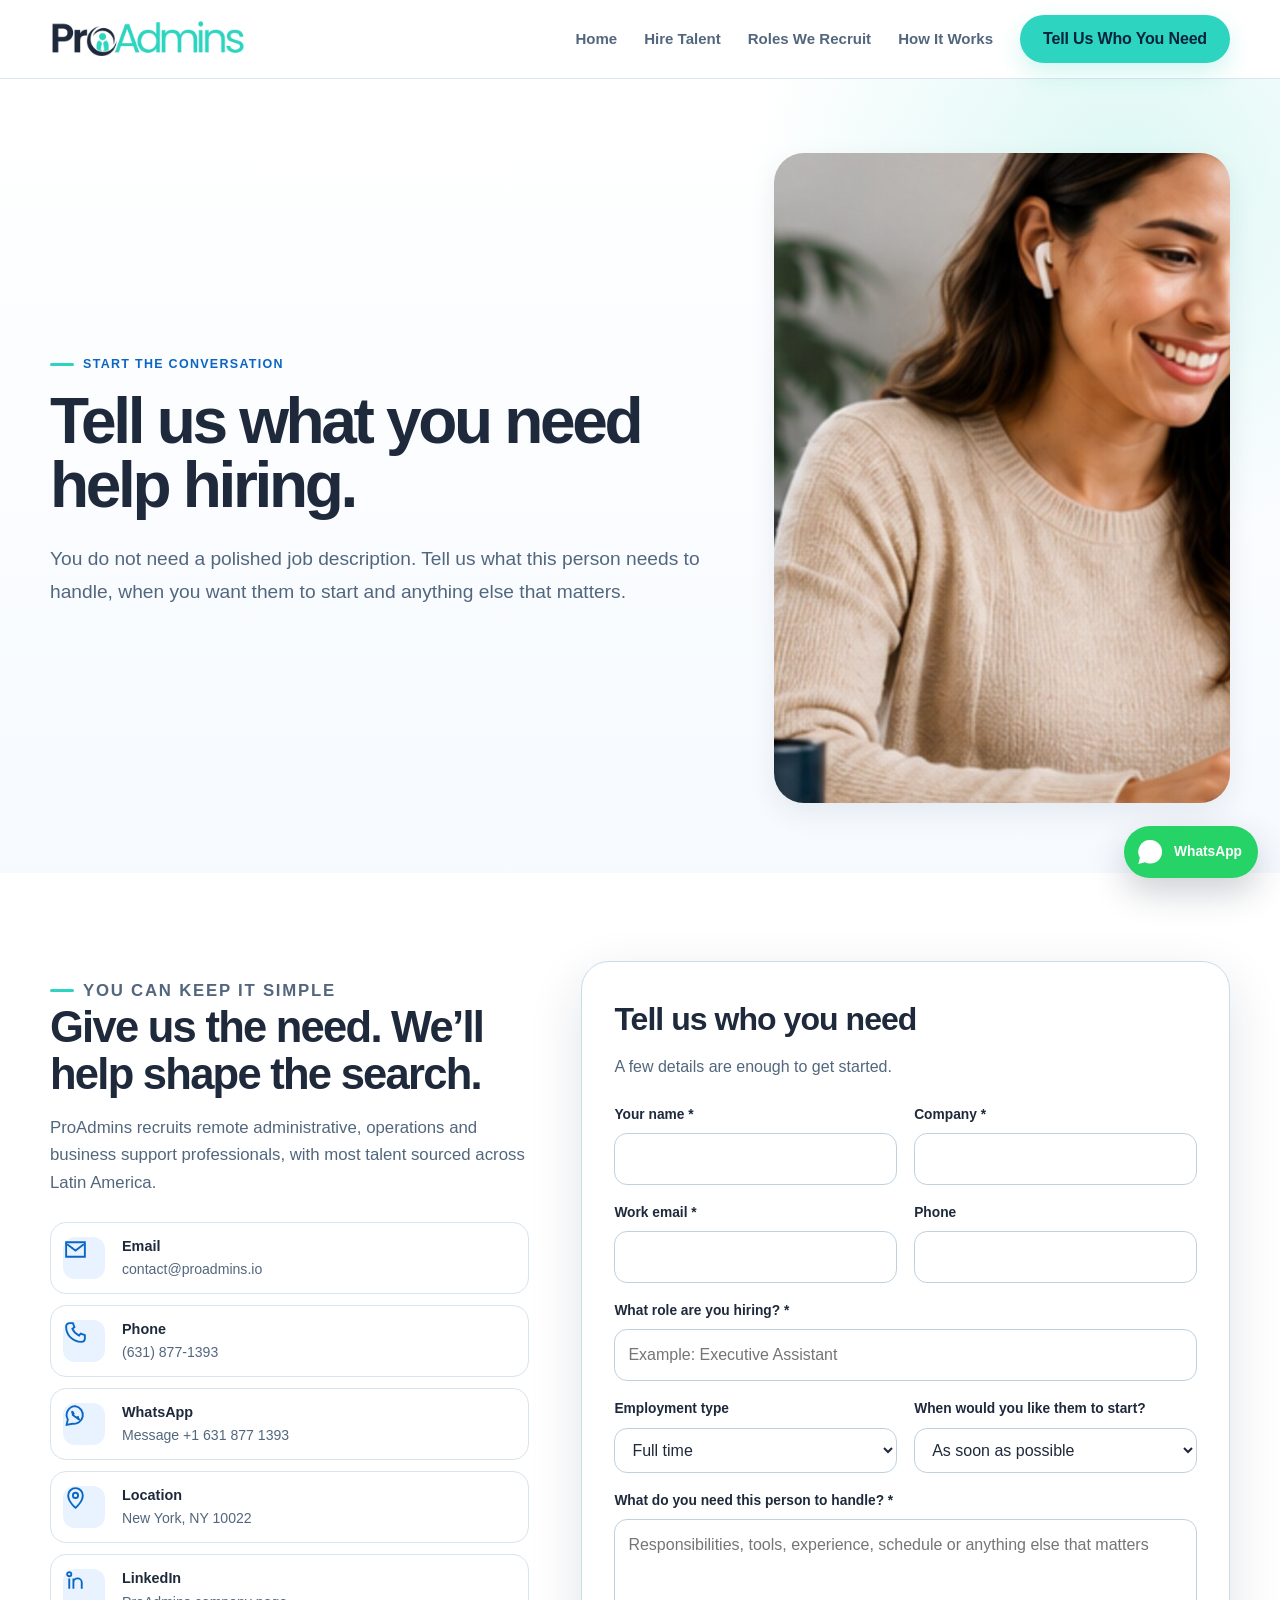
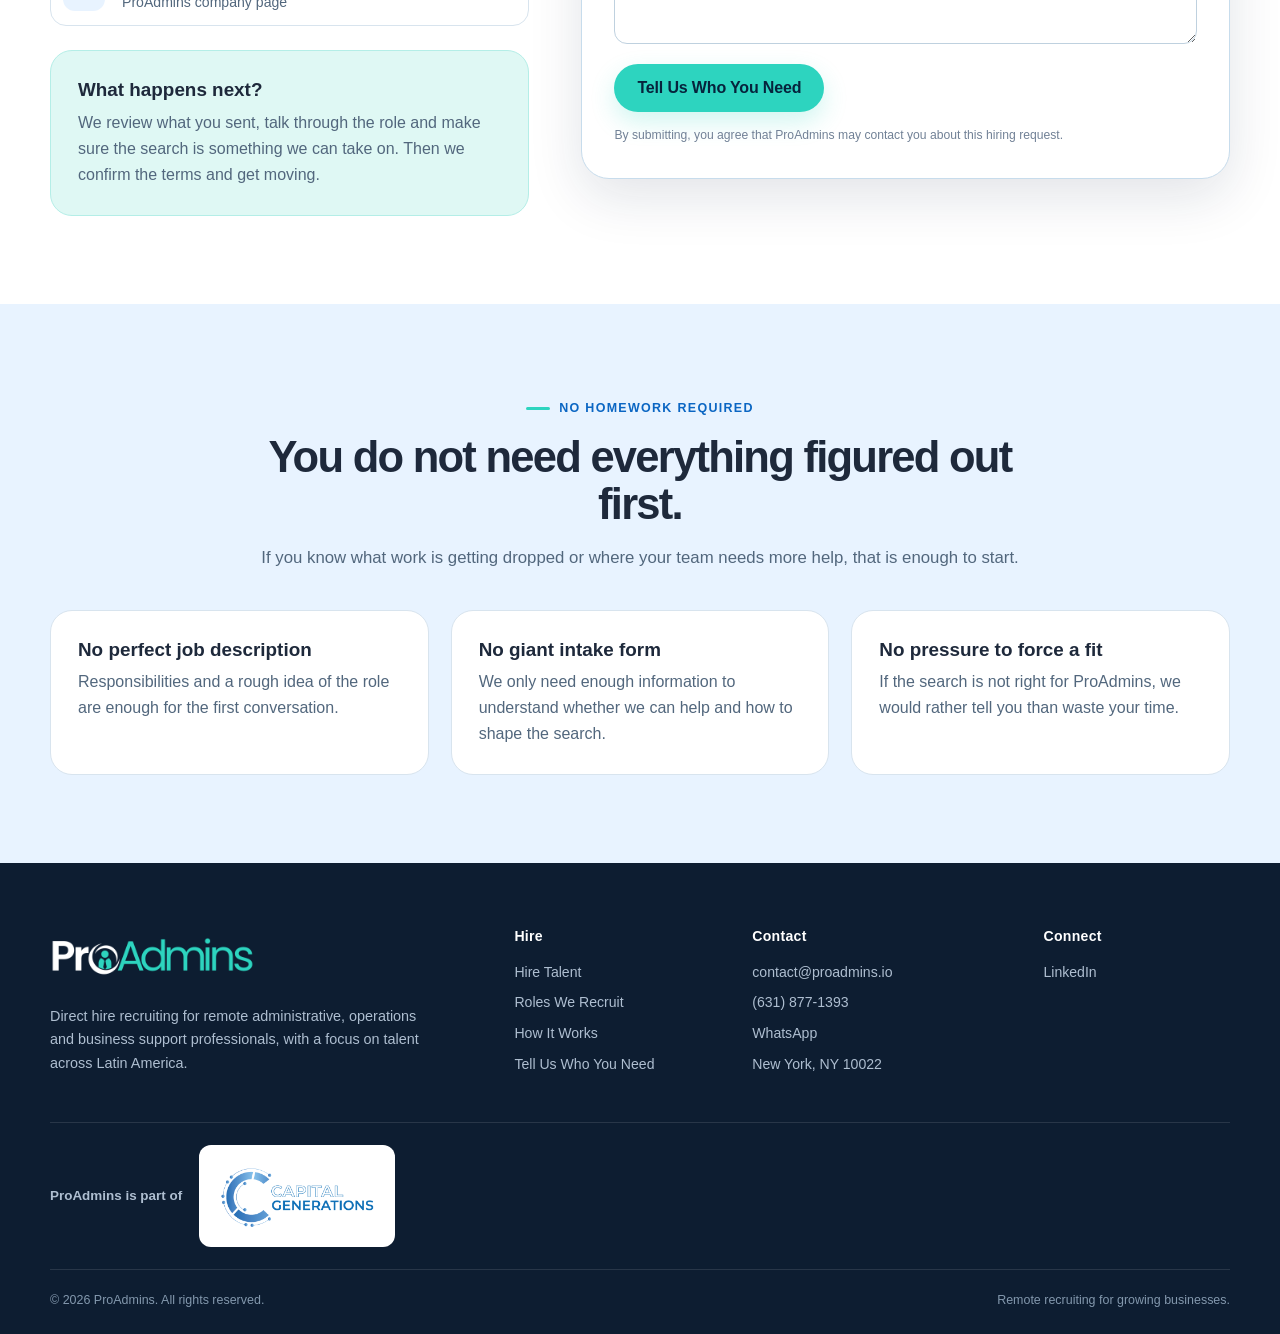
==== contact/index.html @ 93108efc "Add files via upload" ====
<!doctype html>
<html lang="en">
<head>
  <meta charset="utf-8"><meta name="viewport" content="width=device-width, initial-scale=1">
  <title>Tell Us Who You Need | ProAdmins</title>
  <meta name="description" content="Tell ProAdmins what role your business needs to hire. Start a direct hire search for remote administrative and operations talent.">
  <link rel="canonical" href="https://proadmins.io/contact/">
  <meta property="og:type" content="website"><meta property="og:title" content="Tell Us Who You Need | ProAdmins"><meta property="og:description" content="Send us the role, timing and what you need this person to handle."><meta property="og:url" content="https://proadmins.io/contact/"><meta property="og:image" content="https://proadmins.io/assets/og-proadmins.jpg"><meta name="twitter:card" content="summary_large_image"><meta name="theme-color" content="#1e293b">
  <link rel="icon" href="/assets/favicon.ico" sizes="any"><link rel="icon" type="image/png" href="/assets/favicon-32.png" sizes="32x32"><link rel="apple-touch-icon" href="/assets/apple-touch-icon.png"><link rel="stylesheet" href="/assets/styles.css"><script defer src="/assets/site.js"></script>
</head>
<body>
  <header class="site-header"><div class="container nav-wrap"><a class="brand" href="/"><img src="/assets/proadmins-logo-dark.png" alt="ProAdmins"></a><nav class="desktop-nav" aria-label="Primary navigation"><a href="/">Home</a><a href="/hire-talent/">Hire Talent</a><a href="/roles/">Roles We Recruit</a><a href="/how-it-works/">How It Works</a><a class="btn btn-primary" href="/contact/" aria-current="page">Tell Us Who You Need</a></nav><button class="mobile-toggle" type="button" aria-label="Open menu" aria-expanded="false" data-menu-toggle><svg viewBox="0 0 24 24" fill="none"><path d="M4 7h16M4 12h16M4 17h16" stroke="currentColor" stroke-width="2" stroke-linecap="round"/></svg></button></div><nav class="mobile-nav" aria-label="Mobile navigation" data-mobile-nav><a href="/">Home</a><a href="/hire-talent/">Hire Talent</a><a href="/roles/">Roles We Recruit</a><a href="/how-it-works/">How It Works</a><a class="btn btn-primary" href="/contact/" aria-current="page">Tell Us Who You Need</a></nav></header>

  <main>
    <section class="page-hero narrow">
      <div class="container page-hero-grid">
        <div><p class="eyebrow">Start the conversation</p><h1>Tell us what you need help hiring.</h1><p class="lead">You do not need a polished job description. Tell us what this person needs to handle, when you want them to start and anything else that matters.</p></div>
        <div class="page-hero-art"><img decoding="async" src="/assets/photos/hero-admin.jpg" alt="AI generated photo of a remote administrative professional working from a home office" width="900" height="650"></div>
      </div>
    </section>

    <section class="section">
      <div class="container contact-grid">
        <div class="contact-copy">
          <p class="eyebrow">You can keep it simple</p>
          <h2>Give us the need. We’ll help shape the search.</h2>
          <p>ProAdmins recruits remote administrative, operations and business support professionals, with most talent sourced across Latin America.</p>
          <div class="contact-list">
            <a class="contact-item" href="mailto:contact@proadmins.io"><span class="icon-box"><svg viewBox="0 0 24 24" fill="none"><path d="M3 5h18v14H3z" stroke-width="1.8"/><path d="m4 7 8 6 8-6" stroke-width="1.8"/></svg></span><span><strong>Email</strong><span>contact@proadmins.io</span></span></a>
            <a class="contact-item" href="tel:+16318771393"><span class="icon-box"><svg viewBox="0 0 24 24" fill="none"><path d="M6.5 3h3L11 7l-2 1.5a14 14 0 0 0 6.5 6.5L17 13l4 1.5v3c0 2-1.5 3.5-3.5 3.5C9.5 21 3 14.5 3 6.5 3 4.5 4.5 3 6.5 3Z" stroke-width="1.8"/></svg></span><span><strong>Phone</strong><span>(631) 877-1393</span></span></a>
            <a class="contact-item" href="https://wa.me/16318771393?text=Hi%20ProAdmins%2C%20I%27m%20interested%20in%20hiring%20administrative%20talent." target="_blank" rel="noopener noreferrer"><span class="icon-box"><svg viewBox="0 0 24 24" fill="none"><path d="M12 3a8.5 8.5 0 0 0-7.4 12.7L3.5 21l5.4-1.1A8.5 8.5 0 1 0 12 3Z" stroke-width="1.8"/><path d="M8.8 8.6c.4 3.2 2.4 5.2 5.6 5.6" stroke-width="1.8" stroke-linecap="round"/><path d="m9.1 8.3 1.2 2-1 1.1M14.6 13.5l-1.1 1 2 1.2" stroke-width="1.8" stroke-linecap="round" stroke-linejoin="round"/></svg></span><span><strong>WhatsApp</strong><span>Message +1 631 877 1393</span></span></a>
            <div class="contact-item"><span class="icon-box"><svg viewBox="0 0 24 24" fill="none"><path d="M12 21s7-6.1 7-12A7 7 0 0 0 5 9c0 5.9 7 12 7 12Z" stroke-width="1.8"/><circle cx="12" cy="9" r="2.5" stroke-width="1.8"/></svg></span><span><strong>Location</strong><span>New York, NY 10022</span></span></div>
            <a class="contact-item" href="https://www.linkedin.com/company/proadmins" target="_blank" rel="noopener noreferrer"><span class="icon-box"><svg viewBox="0 0 24 24" fill="none"><path d="M6 9v10M6 5v.01M10 19v-6a4 4 0 0 1 8 0v6M10 9v10" stroke-width="1.8"/><path d="M4 5a2 2 0 1 0 4 0 2 2 0 0 0-4 0Z" stroke-width="1.8"/></svg></span><span><strong>LinkedIn</strong><span>ProAdmins company page</span></span></a>
          </div>
          <div class="card card-teal" style="margin-top:24px"><h3 style="margin-top:0">What happens next?</h3><p>We review what you sent, talk through the role and make sure the search is something we can take on. Then we confirm the terms and get moving.</p></div>
        </div>

        <form class="contact-form" data-lead-form data-endpoint="" novalidate>
          <h2>Tell us who you need</h2><p>A few details are enough to get started.</p>
          <div class="form-grid">
            <div class="form-group"><label for="name">Your name *</label><input id="name" name="name" type="text" autocomplete="name" required></div>
            <div class="form-group"><label for="company">Company *</label><input id="company" name="company" type="text" autocomplete="organization" required></div>
            <div class="form-group"><label for="email">Work email *</label><input id="email" name="email" type="email" autocomplete="email" required></div>
            <div class="form-group"><label for="phone">Phone</label><input id="phone" name="phone" type="tel" autocomplete="tel"></div>
            <div class="form-group full"><label for="role">What role are you hiring? *</label><input id="role" name="role" type="text" placeholder="Example: Executive Assistant" required></div>
            <div class="form-group"><label for="employment">Employment type</label><select id="employment" name="employment_type"><option value="Full time">Full time</option><option value="Part time">Part time</option><option value="Not sure">Not sure yet</option></select></div>
            <div class="form-group"><label for="timeline">When would you like them to start?</label><select id="timeline" name="start_timeline"><option value="As soon as possible">As soon as possible</option><option value="Within 30 days">Within 30 days</option><option value="Within 60 days">Within 60 days</option><option value="Planning ahead">Planning ahead</option></select></div>
            <div class="form-group full"><label for="details">What do you need this person to handle? *</label><textarea id="details" name="details" placeholder="Responsibilities, tools, experience, schedule or anything else that matters" required></textarea></div>
          </div>
          <input type="hidden" name="_subject" value="New ProAdmins hiring request"><input type="text" name="company_website" tabindex="-1" autocomplete="off" class="sr-only" aria-hidden="true">
          <div class="form-actions"><button class="btn btn-primary" type="submit">Tell Us Who You Need</button><span class="form-note">By submitting, you agree that ProAdmins may contact you about this hiring request.</span></div>
          <div class="form-status" role="status" aria-live="polite" data-form-status></div>
        </form>
      </div>
    </section>

    <section class="section section-blue"><div class="container"><div class="section-head center"><p class="eyebrow">No homework required</p><h2>You do not need everything figured out first.</h2><p>If you know what work is getting dropped or where your team needs more help, that is enough to start.</p></div><div class="grid-3"><div class="card"><h3 style="margin-top:0">No perfect job description</h3><p>Responsibilities and a rough idea of the role are enough for the first conversation.</p></div><div class="card"><h3 style="margin-top:0">No giant intake form</h3><p>We only need enough information to understand whether we can help and how to shape the search.</p></div><div class="card"><h3 style="margin-top:0">No pressure to force a fit</h3><p>If the search is not right for ProAdmins, we would rather tell you than waste your time.</p></div></div></div></section>
  </main>

  <footer class="site-footer"><div class="container"><div class="footer-grid"><div class="footer-brand"><a href="/"><img src="/assets/proadmins-logo-light-teal.png" alt="ProAdmins"></a><p>Direct hire recruiting for remote administrative, operations and business support professionals, with a focus on talent across Latin America.</p></div><div class="footer-col"><h3>Hire</h3><a href="/hire-talent/">Hire Talent</a><a href="/roles/">Roles We Recruit</a><a href="/how-it-works/">How It Works</a><a href="/contact/">Tell Us Who You Need</a></div><div class="footer-col"><h3>Contact</h3><a href="mailto:contact@proadmins.io">contact@proadmins.io</a><a href="tel:+16318771393">(631) 877-1393</a><a href="https://wa.me/16318771393?text=Hi%20ProAdmins%2C%20I%27m%20interested%20in%20hiring%20administrative%20talent." target="_blank" rel="noopener noreferrer">WhatsApp</a><span>New York, NY 10022</span></div><div class="footer-col"><h3>Connect</h3><a href="https://www.linkedin.com/company/proadmins" target="_blank" rel="noopener noreferrer">LinkedIn</a></div></div><div class="footer-parent"><span>ProAdmins is part of</span><a href="https://capitalgenerations.com/" target="_blank" rel="noopener noreferrer"><img src="/assets/capital-generations-logo.png" alt="Capital Generations"></a></div><div class="footer-bottom"><span>© <span data-year></span> ProAdmins. All rights reserved.</span><span>Remote recruiting for growing businesses.</span></div></div></footer>

  <a class="whatsapp-fab" href="https://wa.me/16318771393?text=Hi%20ProAdmins%2C%20I%27m%20interested%20in%20hiring%20administrative%20talent." target="_blank" rel="noopener noreferrer" aria-label="Chat with ProAdmins on WhatsApp">
    <svg viewBox="0 0 32 32" aria-hidden="true"><path d="M16 3.2A12.5 12.5 0 0 0 5.2 22l-1.7 6.8 7-1.8A12.6 12.6 0 1 0 16 3.2Z" fill="currentColor"/><path d="M12.3 9.4c-.3-.7-.7-.7-1-.7h-.8c-.3 0-.7.1-1.1.6-.4.5-1.5 1.5-1.5 3.7 0 2.2 1.6 4.4 1.8 4.7.2.3 3.1 5 7.7 6.8 3.8 1.5 4.6 1.2 5.4 1.1.8-.1 2.7-1.1 3-2.2.4-1.1.4-2 .3-2.2-.1-.2-.4-.3-.9-.6-.5-.2-2.7-1.4-3.1-1.5-.4-.2-.7-.2-1 .2-.3.5-1.2 1.5-1.5 1.8-.3.3-.6.3-1.1.1-.5-.2-2.1-.8-4-2.5-1.5-1.3-2.5-3-2.8-3.5-.3-.5 0-.8.2-1 .2-.2.5-.6.7-.8.2-.3.3-.5.5-.8.2-.3.1-.6 0-.8-.1-.2-1-2.5-1.4-3.4Z" fill="#fff"/></svg>
    <span>WhatsApp</span>
  </a>

</body>
</html>
---- assets/styles.css ----
:root {
  --navy: #1e293b;
  --navy-2: #26364f;
  --blue: #0b66c3;
  --blue-2: #2e8ed8;
  --blue-soft: #e8f3ff;
  --teal: #2dd4bf;
  --teal-dark: #0f8f85;
  --teal-soft: #dff8f4;
  --ink: #1e293b;
  --text: #52677d;
  --muted: #718196;
  --line: #d8e4ee;
  --paper: #ffffff;
  --soft: #f6f9fc;
  --soft-2: #eef6ff;
  --shadow: 0 18px 54px rgba(16, 37, 63, .12);
  --shadow-sm: 0 10px 28px rgba(16, 37, 63, .08);
  --radius: 22px;
  --radius-lg: 34px;
  --max: 1180px;
}

* { box-sizing: border-box; }
html { scroll-behavior: smooth; }
[id] { scroll-margin-top: 98px; }
body {
  margin: 0;
  background: var(--paper);
  color: var(--ink);
  font-family: Inter, ui-sans-serif, -apple-system, BlinkMacSystemFont, "Segoe UI", sans-serif;
  line-height: 1.62;
  -webkit-font-smoothing: antialiased;
}
body.menu-open { overflow: hidden; }
img, svg { max-width: 100%; display: block; }
a { color: inherit; text-decoration: none; }
button, input, select, textarea { font: inherit; }
button, a, input, select, textarea, summary { -webkit-tap-highlight-color: transparent; }
:focus-visible { outline: 3px solid rgba(11, 102, 195, .35); outline-offset: 3px; }
.container { width: min(calc(100% - 40px), var(--max)); margin: 0 auto; }
.sr-only { position: absolute !important; width: 1px !important; height: 1px !important; padding: 0 !important; margin: -1px !important; overflow: hidden !important; clip: rect(0,0,0,0) !important; white-space: nowrap !important; border: 0 !important; }

.site-header {
  position: sticky; top: 0; z-index: 100;
  background: rgba(255,255,255,.94);
  border-bottom: 1px solid rgba(216,228,238,.9);
  backdrop-filter: blur(16px);
}
.nav-wrap { min-height: 78px; display: flex; align-items: center; justify-content: space-between; gap: 24px; }
.brand { display: inline-flex; align-items: center; flex: 0 0 auto; }
.brand img { width: 196px; height: auto; }
.desktop-nav { display: flex; align-items: center; gap: 27px; margin-left: auto; }
.desktop-nav a:not(.btn) { color: var(--text); font-size: .94rem; font-weight: 700; }
.desktop-nav a:not(.btn):hover, .desktop-nav a[aria-current="page"]:not(.btn) { color: var(--blue); }
.mobile-toggle { width: 44px; height: 44px; border: 0; border-radius: 12px; background: var(--blue-soft); color: var(--navy); display: none; align-items: center; justify-content: center; cursor: pointer; }
.mobile-toggle svg { width: 22px; height: 22px; }
.mobile-nav { display: none; }

.btn { min-height: 48px; display: inline-flex; align-items: center; justify-content: center; gap: 9px; padding: 0 22px; border: 1px solid transparent; border-radius: 999px; font-weight: 800; letter-spacing: -.01em; transition: transform .16s ease, box-shadow .16s ease, background .16s ease, border-color .16s ease; cursor: pointer; }
.btn:hover { transform: translateY(-1px); }
.btn-primary { color: #06233c; background: var(--teal); box-shadow: 0 10px 24px rgba(45,212,191,.22); }
.btn-primary:hover { box-shadow: 0 14px 30px rgba(45,212,191,.31); }
.btn-secondary { color: var(--navy); background: #fff; border-color: #bfd1df; }
.btn-secondary:hover { border-color: var(--blue); }
.btn-blue { color: #fff; background: var(--blue); box-shadow: 0 10px 24px rgba(11,102,195,.18); }
.btn-dark { color: #fff; background: var(--navy); }
.btn-light { color: var(--navy); background: #fff; }
.link-arrow { display: inline-flex; align-items: center; gap: 8px; color: var(--blue); font-weight: 800; }
.link-arrow:hover { color: var(--navy); }

.eyebrow { display: inline-flex; align-items: center; gap: 9px; margin: 0 0 16px; color: var(--blue); font-size: .78rem; font-weight: 850; letter-spacing: .105em; text-transform: uppercase; }
.eyebrow::before { content: ""; width: 24px; height: 3px; border-radius: 999px; background: var(--teal); }

.hero { position: relative; overflow: hidden; padding: 82px 0 78px; background: radial-gradient(circle at 88% 12%, rgba(45,212,191,.18), transparent 28%), radial-gradient(circle at 10% 88%, rgba(11,102,195,.08), transparent 24%), linear-gradient(180deg,#fff 0%,#f7fbff 100%); }
.hero-grid { display: grid; grid-template-columns: minmax(0,1fr) minmax(420px,.95fr); gap: 62px; align-items: center; }
.hero h1, .page-hero h1 { margin: 0; color: var(--navy); font-size: clamp(2.7rem,5vw,5rem); line-height: .99; letter-spacing: -.052em; }
.hero .lead, .page-hero .lead { margin: 25px 0 0; max-width: 700px; color: var(--text); font-size: clamp(1.08rem,1.5vw,1.26rem); line-height: 1.72; }
.hero-actions { margin-top: 31px; display: flex; flex-wrap: wrap; gap: 12px; }
.hero-proof { margin-top: 35px; display: flex; flex-wrap: wrap; gap: 18px 24px; color: var(--text); font-size: .9rem; font-weight: 700; }
.hero-proof span { display: inline-flex; align-items: center; gap: 8px; }
.check-dot { width: 20px; height: 20px; border-radius: 50%; display: inline-grid; place-items: center; background: var(--teal-soft); color: var(--teal-dark); font-style: normal; font-size: .72rem; font-weight: 900; }
.hero-art img, .visual-card img { width: 100%; border-radius: var(--radius-lg); box-shadow: var(--shadow); }
.hero-art { position: relative; }
.hero-art .floating-note { position: absolute; left: 7%; bottom: 6%; background: rgba(255,255,255,.96); border: 1px solid var(--line); border-radius: 18px; padding: 13px 16px; box-shadow: var(--shadow-sm); font-weight: 800; color: var(--navy); }
.hero-art .floating-note small { display: block; margin-top: 2px; color: var(--text); font-weight: 650; }

.stats-strip { position: relative; z-index: 2; padding: 0; background: var(--navy); }
.stats-grid { display: grid; grid-template-columns: repeat(4,1fr); }
.stat { min-height: 165px; padding: 31px 28px; display: flex; flex-direction: column; justify-content: center; border-right: 1px solid rgba(255,255,255,.16); }
.stat:last-child { border-right: 0; }
.stat:nth-child(1) { background: #0b66c3; }
.stat:nth-child(2) { background: #287fc2; }
.stat:nth-child(3) { background: #1eaa9f; }
.stat:nth-child(4) { background: #173d66; }
.stat strong { color: #fff; font-size: clamp(1.6rem,2.25vw,2.35rem); line-height: 1.08; letter-spacing: -.035em; }
.stat span { margin-top: 8px; color: rgba(255,255,255,.83); font-size: .9rem; line-height: 1.5; }

.section { padding: 88px 0; }
.section-tight { padding: 68px 0; }
.section-tint { background: var(--soft); }
.section-blue { background: var(--blue-soft); }
.section-dark { background: var(--navy); color: #fff; }
.section-head { max-width: 790px; margin-bottom: 38px; }
.section-head.center { text-align: center; margin-left: auto; margin-right: auto; }
.section-head.center .eyebrow { justify-content: center; }
.section-head h2, .split-copy h2, .cta-band h2, .pricing-card h2, .contact-copy h2 { margin: 0; color: var(--navy); font-size: clamp(2rem,3.4vw,3.25rem); line-height: 1.08; letter-spacing: -.04em; }
.section-dark .section-head h2, .section-dark .split-copy h2 { color: #fff; }
.section-head p:not(.eyebrow), .split-copy > p, .contact-copy > p { margin: 16px 0 0; color: var(--text); font-size: 1.05rem; }
.section-dark .section-head p:not(.eyebrow), .section-dark .split-copy > p { color: #c8d7e5; }

.grid-2 { display: grid; grid-template-columns: repeat(2,minmax(0,1fr)); gap: 24px; }
.grid-3 { display: grid; grid-template-columns: repeat(3,minmax(0,1fr)); gap: 22px; }
.grid-4 { display: grid; grid-template-columns: repeat(4,minmax(0,1fr)); gap: 18px; }
.card { border: 1px solid var(--line); border-radius: var(--radius); background: #fff; padding: 27px; }
.card.shadow { box-shadow: var(--shadow-sm); }
.card h3 { margin: 17px 0 8px; color: var(--navy); font-size: 1.18rem; line-height: 1.25; }
.card p { margin: 0; color: var(--text); }
.card-blue { background: var(--blue); border-color: var(--blue); color: #fff; }
.card-blue h3, .card-blue p { color: #fff; }
.card-teal { background: var(--teal-soft); border-color: #b4eee7; }
.icon-box { width: 48px; height: 48px; border-radius: 15px; display: inline-grid; place-items: center; background: var(--blue-soft); color: var(--blue); }
.icon-box svg { width: 25px; height: 25px; stroke: currentColor; }

.roles-grid { display: grid; grid-template-columns: repeat(4,minmax(0,1fr)); gap: 16px; }
.role-card { min-height: 150px; padding: 23px; display: flex; flex-direction: column; justify-content: center; border: 1px solid #cfe0ee; border-radius: 20px; background: #fff; transition: transform .16s ease, border-color .16s ease, box-shadow .16s ease; }
.role-card:hover { transform: translateY(-2px); border-color: #8fbfe8; box-shadow: var(--shadow-sm); }
.role-card strong { color: var(--navy); font-size: 1.22rem; line-height: 1.16; letter-spacing: -.018em; }
.role-card span { margin-top: 9px; color: var(--text); font-size: .88rem; line-height: 1.48; }
.role-card.accent { background: var(--blue); border-color: var(--blue); }
.role-card.accent strong, .role-card.accent span { color: #fff; }

.split { display: grid; grid-template-columns: minmax(0,.92fr) minmax(420px,1.08fr); gap: 62px; align-items: center; }
.split.reverse { grid-template-columns: minmax(420px,1.08fr) minmax(0,.92fr); }
.split.reverse .visual-card { order: -1; }
.visual-card img { background: #fff; }
.bullet-list { margin: 25px 0 0; padding: 0; list-style: none; display: grid; gap: 14px; }
.bullet-list li { display: grid; grid-template-columns: 24px 1fr; gap: 10px; color: var(--text); }
.bullet-list li::before { content: "✓"; width: 22px; height: 22px; border-radius: 50%; display: grid; place-items: center; background: var(--teal-soft); color: var(--teal-dark); font-size: .72rem; font-weight: 900; }

.process-list { display: grid; gap: 16px; }
.process-step { display: grid; grid-template-columns: 48px 1fr; gap: 17px; align-items: start; padding: 20px; border: 1px solid var(--line); border-radius: 18px; background: #fff; }
.step-number { width: 48px; height: 48px; border-radius: 15px; display: grid; place-items: center; background: var(--blue); color: #fff; font-weight: 900; }
.process-step h3 { margin: 1px 0 4px; color: var(--navy); font-size: 1.08rem; }
.process-step p { margin: 0; color: var(--text); }

.price-preview { display: grid; grid-template-columns: 1fr 1fr; gap: 24px; align-items: stretch; }
.pricing-card { border-radius: 28px; padding: 35px; background: var(--navy); color: #fff; }
.pricing-card h2 { color: #fff; }
.pricing-card p { color: #c8d7e5; }
.price-big { margin-top: 23px; color: #fff; font-size: clamp(3rem,5vw,5.3rem); font-weight: 900; line-height: .9; letter-spacing: -.055em; }
.price-big span { display: block; margin-top: 12px; color: #c9d7e4; font-size: 1rem; font-weight: 700; letter-spacing: 0; }
.price-split { margin-top: 28px; display: grid; grid-template-columns: 1fr 1fr; gap: 12px; }
.price-split div { border-radius: 18px; padding: 18px; background: rgba(255,255,255,.08); border: 1px solid rgba(255,255,255,.12); }
.price-split strong { display: block; color: #fff; font-size: 1.1rem; }
.price-split span { display: block; margin-top: 4px; color: #c8d7e5; font-size: .88rem; }
.guarantee-card { border: 1px solid #b3e9e2; border-radius: 28px; padding: 35px; background: var(--teal-soft); }
.guarantee-card .big-number { color: var(--teal-dark); font-size: clamp(3.4rem,6vw,6rem); font-weight: 900; line-height: .9; letter-spacing: -.06em; }
.guarantee-card h3 { margin: 15px 0 8px; font-size: 1.45rem; }
.guarantee-card p { margin: 0; color: var(--text); }

.parent-brand { padding: 32px 0; border-top: 1px solid var(--line); border-bottom: 1px solid var(--line); background: #fff; }
.parent-brand-inner { display: flex; align-items: center; justify-content: center; gap: 20px; flex-wrap: wrap; }
.parent-brand span { color: var(--text); font-size: .92rem; font-weight: 750; }
.parent-brand img { width: 205px; height: auto; }

.cta-band { padding: 54px; border-radius: 34px; background: linear-gradient(125deg,#0b66c3,#173d66 58%,#10253f); display: flex; align-items: center; justify-content: space-between; gap: 36px; }
.cta-band h2 { color: #fff; max-width: 700px; }
.cta-band p { margin: 12px 0 0; max-width: 700px; color: #d8e7f4; }
.cta-band .hero-actions { margin-top: 0; flex: 0 0 auto; }

.page-hero { padding: 74px 0 70px; background: radial-gradient(circle at 88% 12%,rgba(45,212,191,.16),transparent 28%), linear-gradient(180deg,#fff 0%,#f6faff 100%); }
.page-hero .page-hero-grid { display: grid; grid-template-columns: minmax(0,1fr) minmax(390px,.85fr); gap: 56px; align-items: center; }
.page-hero.narrow .page-hero-grid { grid-template-columns: minmax(0,1.1fr) minmax(360px,.75fr); }
.page-hero-art img { width: 100%; border-radius: 30px; box-shadow: var(--shadow-sm); }

.screening-grid { display: grid; grid-template-columns: repeat(3,minmax(0,1fr)); gap: 18px; }
.screening-item { padding: 23px; border-radius: 20px; border: 1px solid var(--line); background: #fff; }
.screening-item strong { display: block; color: var(--navy); font-size: 1.05rem; }
.screening-item span { display: block; margin-top: 6px; color: var(--text); font-size: .92rem; }

.calculator-wrap { display: grid; grid-template-columns: minmax(0,.95fr) minmax(420px,1.05fr); gap: 34px; align-items: stretch; }
.calculator { border: 1px solid #c7dcec; border-radius: 28px; padding: 32px; background: #fff; box-shadow: var(--shadow-sm); }
.calculator h3 { margin: 0 0 6px; color: var(--navy); font-size: 1.45rem; }
.calculator > p { margin: 0; color: var(--text); }
.money-label { display: block; margin-top: 25px; color: var(--navy); font-size: .9rem; font-weight: 800; }
.money-input { margin-top: 8px; display: flex; align-items: center; gap: 8px; border: 1px solid #b9cfdf; border-radius: 16px; padding: 0 16px; background: #fff; }
.money-input span { color: var(--blue); font-weight: 900; }
.money-input input { width: 100%; border: 0; outline: 0; padding: 15px 0; color: var(--navy); font-size: 1.15rem; font-weight: 800; background: transparent; }
.calc-results { margin-top: 20px; display: grid; grid-template-columns: repeat(3,1fr); gap: 10px; }
.calc-result { border-radius: 16px; padding: 15px; background: var(--soft-2); }
.calc-result span { display: block; color: var(--text); font-size: .76rem; font-weight: 700; }
.calc-result strong { display: block; margin-top: 4px; color: var(--navy); font-size: 1.16rem; }
.salary-guidance { margin-top: 16px; padding: 15px 17px; border-radius: 16px; background: var(--teal-soft); border: 1px solid #b4eee7; color: #315b61; font-size: .88rem; line-height: 1.5; }
.salary-guidance strong { color: var(--teal-dark); }
.calc-note { margin-top: 13px !important; color: var(--muted) !important; font-size: .78rem; }

.role-search { max-width: 560px; margin: 0 0 34px; }
.role-search label { display: block; margin-bottom: 8px; color: var(--navy); font-size: .9rem; font-weight: 800; }
.role-search input { width: 100%; min-height: 52px; padding: 0 17px; border: 1px solid #bcd1e1; border-radius: 15px; color: var(--navy); background: #fff; outline: 0; }
.role-search input:focus { border-color: var(--blue); box-shadow: 0 0 0 3px rgba(11,102,195,.1); }
.role-category { margin-top: 48px; }
.role-category:first-of-type { margin-top: 0; }
.role-category.is-hidden { display: none; }
.role-category-head { max-width: 760px; margin-bottom: 20px; }
.role-category-head h2 { margin: 0; font-size: clamp(1.7rem,2.7vw,2.5rem); letter-spacing: -.03em; line-height: 1.1; }
.role-category-head p { margin: 9px 0 0; color: var(--text); }
.role-list { display: grid; grid-template-columns: repeat(3,minmax(0,1fr)); gap: 14px; }
.role-item { padding: 20px; border-radius: 18px; background: #fff; border: 1px solid var(--line); }
.role-item strong { display: block; color: var(--navy); font-size: 1.18rem; line-height: 1.15; }
.role-item span { display: block; margin-top: 7px; color: var(--text); font-size: .86rem; line-height: 1.48; }

.timeline-grid { display: grid; grid-template-columns: repeat(4,1fr); gap: 16px; }
.timeline-card { padding: 24px; border: 1px solid var(--line); border-radius: 20px; background: #fff; }
.timeline-card > strong { display: block; color: var(--blue); font-size: 1.65rem; line-height: 1; }
.timeline-card h3 { margin: 15px 0 7px; font-size: 1.08rem; }
.timeline-card p { margin: 0; color: var(--text); font-size: .9rem; }

.contact-grid { display: grid; grid-template-columns: minmax(0,.85fr) minmax(480px,1.15fr); gap: 52px; align-items: start; }
.contact-list { margin-top: 26px; display: grid; gap: 11px; }
.contact-item { display: grid; grid-template-columns: 46px 1fr; gap: 13px; align-items: center; padding: 12px; border: 1px solid var(--line); border-radius: 16px; background: #fff; }
.contact-item .icon-box { width: 42px; height: 42px; border-radius: 12px; }
.contact-item strong, .contact-item span { display: block; }
.contact-item strong { color: var(--navy); font-size: .9rem; }
.contact-item span span { color: var(--text); font-size: .88rem; }
.contact-form { border: 1px solid #c7dcec; border-radius: 28px; padding: 32px; background: #fff; box-shadow: var(--shadow); }
.contact-form h2 { margin: 0; font-size: 2rem; letter-spacing: -.03em; }
.contact-form > p { margin: 8px 0 24px; color: var(--text); }
.form-grid { display: grid; grid-template-columns: 1fr 1fr; gap: 17px; }
.form-group { display: grid; gap: 7px; }
.form-group.full { grid-column: 1 / -1; }
.form-group label { color: var(--navy); font-size: .86rem; font-weight: 800; }
.form-group input, .form-group select, .form-group textarea { width: 100%; border: 1px solid #bfd1df; border-radius: 13px; padding: 12px 13px; color: var(--navy); background: #fff; outline: 0; }
.form-group input:focus, .form-group select:focus, .form-group textarea:focus { border-color: var(--blue); box-shadow: 0 0 0 3px rgba(11,102,195,.1); }
.form-group textarea { min-height: 125px; resize: vertical; }
.form-actions { margin-top: 20px; display: flex; align-items: center; gap: 14px; flex-wrap: wrap; }
.form-note { color: var(--muted); font-size: .76rem; }
.form-status { display: none; margin-top: 15px; padding: 12px 14px; border-radius: 12px; font-size: .88rem; }
.form-status.show { display: block; }
.form-status.success { background: var(--teal-soft); color: #24625d; }
.form-status.error { background: #fff1f2; color: #9f1239; }

.site-footer { padding: 62px 0 24px; background: #0d1d31; color: #fff; }
.footer-grid { display: grid; grid-template-columns: 1.6fr .75fr .95fr .7fr; gap: 38px; }
.footer-brand img { width: 205px; }
.footer-brand p { max-width: 390px; margin: 16px 0 0; color: #aebed0; font-size: .9rem; }
.footer-col h3 { margin: 0 0 13px; color: #fff; font-size: .88rem; letter-spacing: .02em; }
.footer-col a, .footer-col span { display: block; margin: 8px 0; color: #aebed0; font-size: .88rem; }
.footer-col a:hover { color: #fff; }
.footer-parent { margin-top: 38px; padding: 22px 0; display: flex; align-items: center; gap: 17px; border-top: 1px solid rgba(255,255,255,.11); border-bottom: 1px solid rgba(255,255,255,.11); flex-wrap: wrap; }
.footer-parent > span { color: #aebed0; font-size: .84rem; font-weight: 700; }
.footer-parent a { padding: 8px 12px; border-radius: 12px; background: #fff; }
.footer-parent img { width: 172px; }
.footer-bottom { padding-top: 20px; display: flex; justify-content: space-between; gap: 18px; color: #8398ad; font-size: .78rem; }
.not-found { min-height: 65vh; padding: 110px 0; display: grid; place-items: center; text-align: center; }
.not-found h1 { margin: 0; color: var(--blue); font-size: 7rem; line-height: .8; }
.not-found h2 { margin: 22px 0 0; font-size: 2rem; }
.not-found p { max-width: 570px; margin: 13px auto 0; color: var(--text); }

@media (max-width: 1020px) {
  .desktop-nav { display: none; }
  .mobile-toggle { display: inline-flex; }
  .mobile-nav { position: fixed; left: 0; right: 0; top: 78px; bottom: 0; padding: 22px 20px 36px; background: #fff; display: none; flex-direction: column; align-items: stretch; gap: 6px; overflow: auto; border-top: 1px solid var(--line); }
  .mobile-nav.open { display: flex; }
  .mobile-nav a:not(.btn) { padding: 13px 5px; color: var(--navy); font-weight: 800; }
  .mobile-nav .btn { margin-top: 8px; }
  .hero-grid, .page-hero .page-hero-grid, .page-hero.narrow .page-hero-grid, .split, .split.reverse, .calculator-wrap, .contact-grid { grid-template-columns: 1fr; gap: 42px; }
  .split.reverse .visual-card { order: 0; }
  .hero-art, .page-hero-art, .visual-card { max-width: 760px; margin: 0 auto; }
  .stats-grid { grid-template-columns: 1fr 1fr; }
  .stat:nth-child(2) { border-right: 0; }
  .stat:nth-child(1), .stat:nth-child(2) { border-bottom: 1px solid rgba(255,255,255,.16); }
  .roles-grid { grid-template-columns: repeat(2,1fr); }
  .grid-4, .timeline-grid { grid-template-columns: repeat(2,1fr); }
  .screening-grid, .role-list { grid-template-columns: repeat(2,1fr); }
  .footer-grid { grid-template-columns: 1.5fr 1fr 1fr; }
  .footer-col:last-child { grid-column: 2 / 3; }
}

@media (max-width: 720px) {
  .container { width: min(calc(100% - 28px), var(--max)); }
  .brand img { width: 166px; }
  .nav-wrap { min-height: 72px; }
  .mobile-nav { top: 72px; }
  .hero, .page-hero { padding: 58px 0 56px; }
  .hero h1, .page-hero h1 { font-size: clamp(2.55rem,13vw,4rem); }
  .hero .lead, .page-hero .lead { font-size: 1rem; }
  .hero-actions { display: grid; grid-template-columns: 1fr; }
  .hero-actions .btn { width: 100%; }
  .hero-proof { display: grid; gap: 10px; }
  .stats-grid, .grid-2, .grid-3, .grid-4, .roles-grid, .screening-grid, .role-list, .timeline-grid, .price-preview, .calc-results, .form-grid { grid-template-columns: 1fr; }
  .stat { min-height: 126px; border-right: 0; border-bottom: 1px solid rgba(255,255,255,.16); }
  .stat:last-child { border-bottom: 0; }
  .section { padding: 67px 0; }
  .section-tight { padding: 54px 0; }
  .section-head { margin-bottom: 28px; }
  .card, .pricing-card, .guarantee-card, .calculator, .contact-form { padding: 23px; }
  .role-card { min-height: 132px; }
  .cta-band { padding: 34px 24px; display: block; }
  .cta-band .hero-actions { margin-top: 24px; }
  .price-split { grid-template-columns: 1fr; }
  .footer-grid { grid-template-columns: 1fr 1fr; }
  .footer-brand { grid-column: 1 / -1; }
  .footer-col:last-child { grid-column: auto; }
  .footer-bottom { flex-direction: column; }
  .page-hero-art, .hero-art { max-width: 100%; }
  .hero-art .floating-note { position: static; margin-top: 12px; }
}

@media (max-width: 460px) {
  .footer-grid { grid-template-columns: 1fr; }
  .footer-brand { grid-column: auto; }
  .form-actions .btn { width: 100%; }
  .role-search { max-width: 100%; }
}


/* Photorealistic recruiting imagery */
.hero-art img,
.page-hero-art img,
.visual-card img {
  display: block;
  width: 100%;
  aspect-ratio: 3 / 2;
  object-fit: cover;
  object-position: center;
  background: #eef4f9;
}
.hero-art img { min-height: 440px; object-position: center 38%; }
.page-hero-art img { min-height: 360px; }
.visual-card img { min-height: 350px; }

/* WhatsApp quick contact */
.whatsapp-fab {
  position: fixed;
  right: 22px;
  bottom: 22px;
  z-index: 80;
  display: inline-flex;
  align-items: center;
  gap: 9px;
  min-height: 52px;
  padding: 10px 16px 10px 11px;
  border-radius: 999px;
  background: #25d366;
  color: #fff;
  font-size: .86rem;
  font-weight: 850;
  box-shadow: 0 14px 34px rgba(30,41,59,.22);
  transition: transform .16s ease, box-shadow .16s ease;
}
.whatsapp-fab:hover { color: #fff; transform: translateY(-2px); box-shadow: 0 18px 38px rgba(30,41,59,.28); }
.whatsapp-fab svg { width: 30px; height: 30px; flex: 0 0 30px; color: #fff; }

@media (max-width: 720px) {
  .hero-art img { min-height: 310px; }
  .page-hero-art img, .visual-card img { min-height: 280px; }
  .whatsapp-fab { right: 14px; bottom: 14px; width: 52px; height: 52px; min-height: 52px; padding: 10px; justify-content: center; }
  .whatsapp-fab span { display: none; }
}
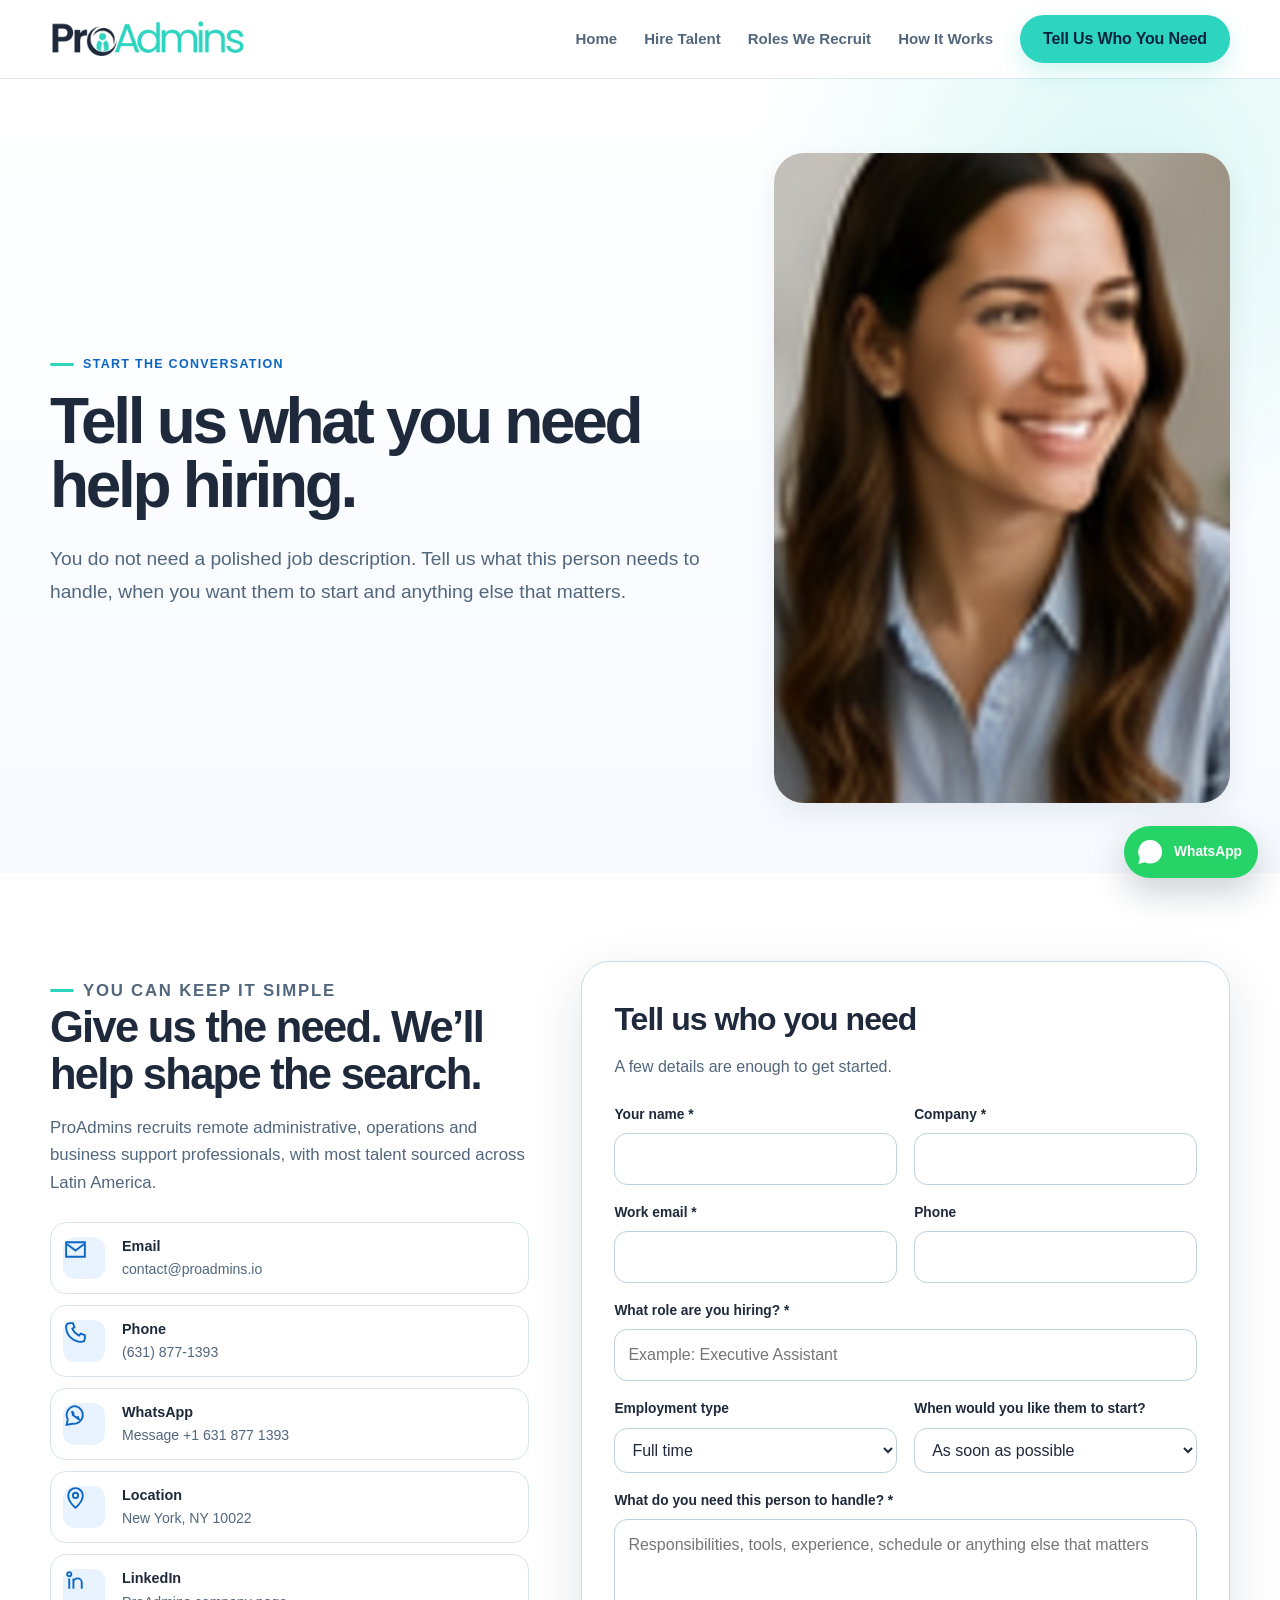
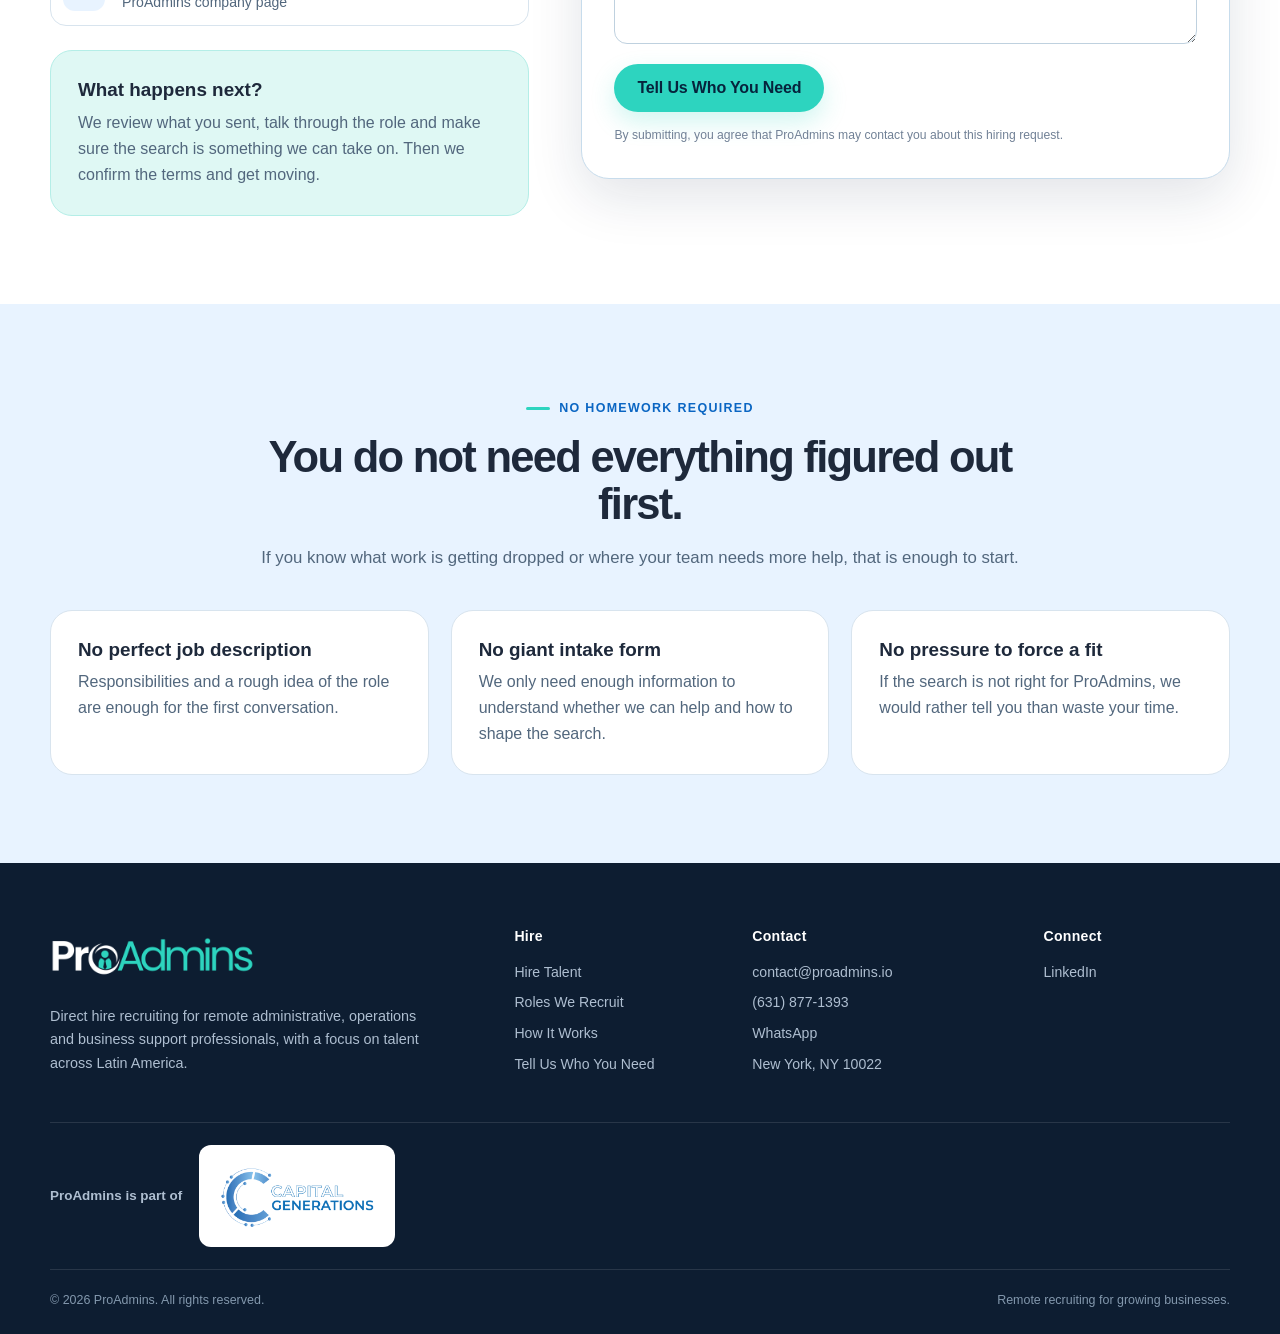
==== commit 6e557456: "Add files via upload" ====
--- a/contact/index.html
+++ b/contact/index.html
@@ -15,7 +15,7 @@
     <section class="page-hero narrow">
       <div class="container page-hero-grid">
         <div><p class="eyebrow">Start the conversation</p><h1>Tell us what you need help hiring.</h1><p class="lead">You do not need a polished job description. Tell us what this person needs to handle, when you want them to start and anything else that matters.</p></div>
-        <div class="page-hero-art"><img decoding="async" src="/assets/photos/hero-admin.jpg" alt="AI generated photo of a remote administrative professional working from a home office" width="900" height="650"></div>
+        <div class="page-hero-art"><img decoding="async" src="/assets/photos-v4/contact-hero.jpg" alt="Administrative professional working from a home office" width="900" height="650"></div>
       </div>
     </section>
 
--- a/assets/styles.css
+++ b/assets/styles.css
@@ -266,7 +266,7 @@
   .mobile-nav .btn { margin-top: 8px; }
   .hero-grid, .page-hero .page-hero-grid, .page-hero.narrow .page-hero-grid, .split, .split.reverse, .calculator-wrap, .contact-grid { grid-template-columns: 1fr; gap: 42px; }
   .split.reverse .visual-card { order: 0; }
-  .hero-art, .page-hero-art, .visual-card { max-width: 760px; margin: 0 auto; }
+  .hero-art, .page-hero-art, .visual-card, .shortlist-panel { max-width: 760px; margin: 0 auto; }
   .stats-grid { grid-template-columns: 1fr 1fr; }
   .stat:nth-child(2) { border-right: 0; }
   .stat:nth-child(1), .stat:nth-child(2) { border-bottom: 1px solid rgba(255,255,255,.16); }
@@ -303,7 +303,10 @@
   .footer-brand { grid-column: 1 / -1; }
   .footer-col:last-child { grid-column: auto; }
   .footer-bottom { flex-direction: column; }
-  .page-hero-art, .hero-art { max-width: 100%; }
+  .page-hero-art, .hero-art, .shortlist-panel { max-width: 100%; }
+  .candidate-grid { grid-template-columns: 1fr; }
+  .candidate-card { display: grid; grid-template-columns: 118px 1fr; }
+  .candidate-card img { height: 100%; min-height: 180px; aspect-ratio: auto; }
   .hero-art .floating-note { position: static; margin-top: 12px; }
 }
 
@@ -314,6 +317,24 @@
   .role-search { max-width: 100%; }
 }
 
+
+
+/* Homepage candidate shortlist */
+.shortlist-panel { padding: 24px; border: 1px solid var(--line); border-radius: var(--radius-lg); background: #fff; box-shadow: var(--shadow); }
+.shortlist-head { margin-bottom: 18px; }
+.shortlist-head .eyebrow { margin-bottom: 8px; }
+.shortlist-head h2 { margin: 0; color: var(--navy); font-size: clamp(1.45rem,2.2vw,2rem); line-height: 1.08; letter-spacing: -.035em; }
+.shortlist-head > p:not(.eyebrow) { margin: 8px 0 0; color: var(--text); font-size: .9rem; line-height: 1.5; }
+.candidate-grid { display: grid; grid-template-columns: repeat(3,minmax(0,1fr)); gap: 12px; }
+.candidate-card { overflow: hidden; border: 1px solid #cfe0ee; border-radius: 18px; background: #fff; box-shadow: 0 8px 20px rgba(16,37,63,.06); }
+.candidate-card img { width: 100%; aspect-ratio: 1.35 / 1; object-fit: cover; object-position: center 30%; background: var(--soft); }
+.candidate-copy { padding: 15px; }
+.candidate-tag { display: inline-flex; padding: 4px 8px; border-radius: 999px; background: var(--teal-soft); color: var(--teal-dark); font-size: .66rem; font-weight: 850; text-transform: uppercase; letter-spacing: .055em; }
+.candidate-copy h3 { margin: 9px 0 5px; color: var(--navy); font-size: 1rem; line-height: 1.15; }
+.candidate-copy p { margin: 0; color: var(--text); font-size: .77rem; line-height: 1.42; }
+.candidate-copy ul { margin: 10px 0 0; padding: 0; list-style: none; display: grid; gap: 5px; }
+.candidate-copy li { position: relative; padding-left: 15px; color: var(--text); font-size: .72rem; line-height: 1.35; }
+.candidate-copy li::before { content: "✓"; position: absolute; left: 0; color: var(--teal-dark); font-weight: 900; }
 
 /* Photorealistic recruiting imagery */
 .hero-art img,
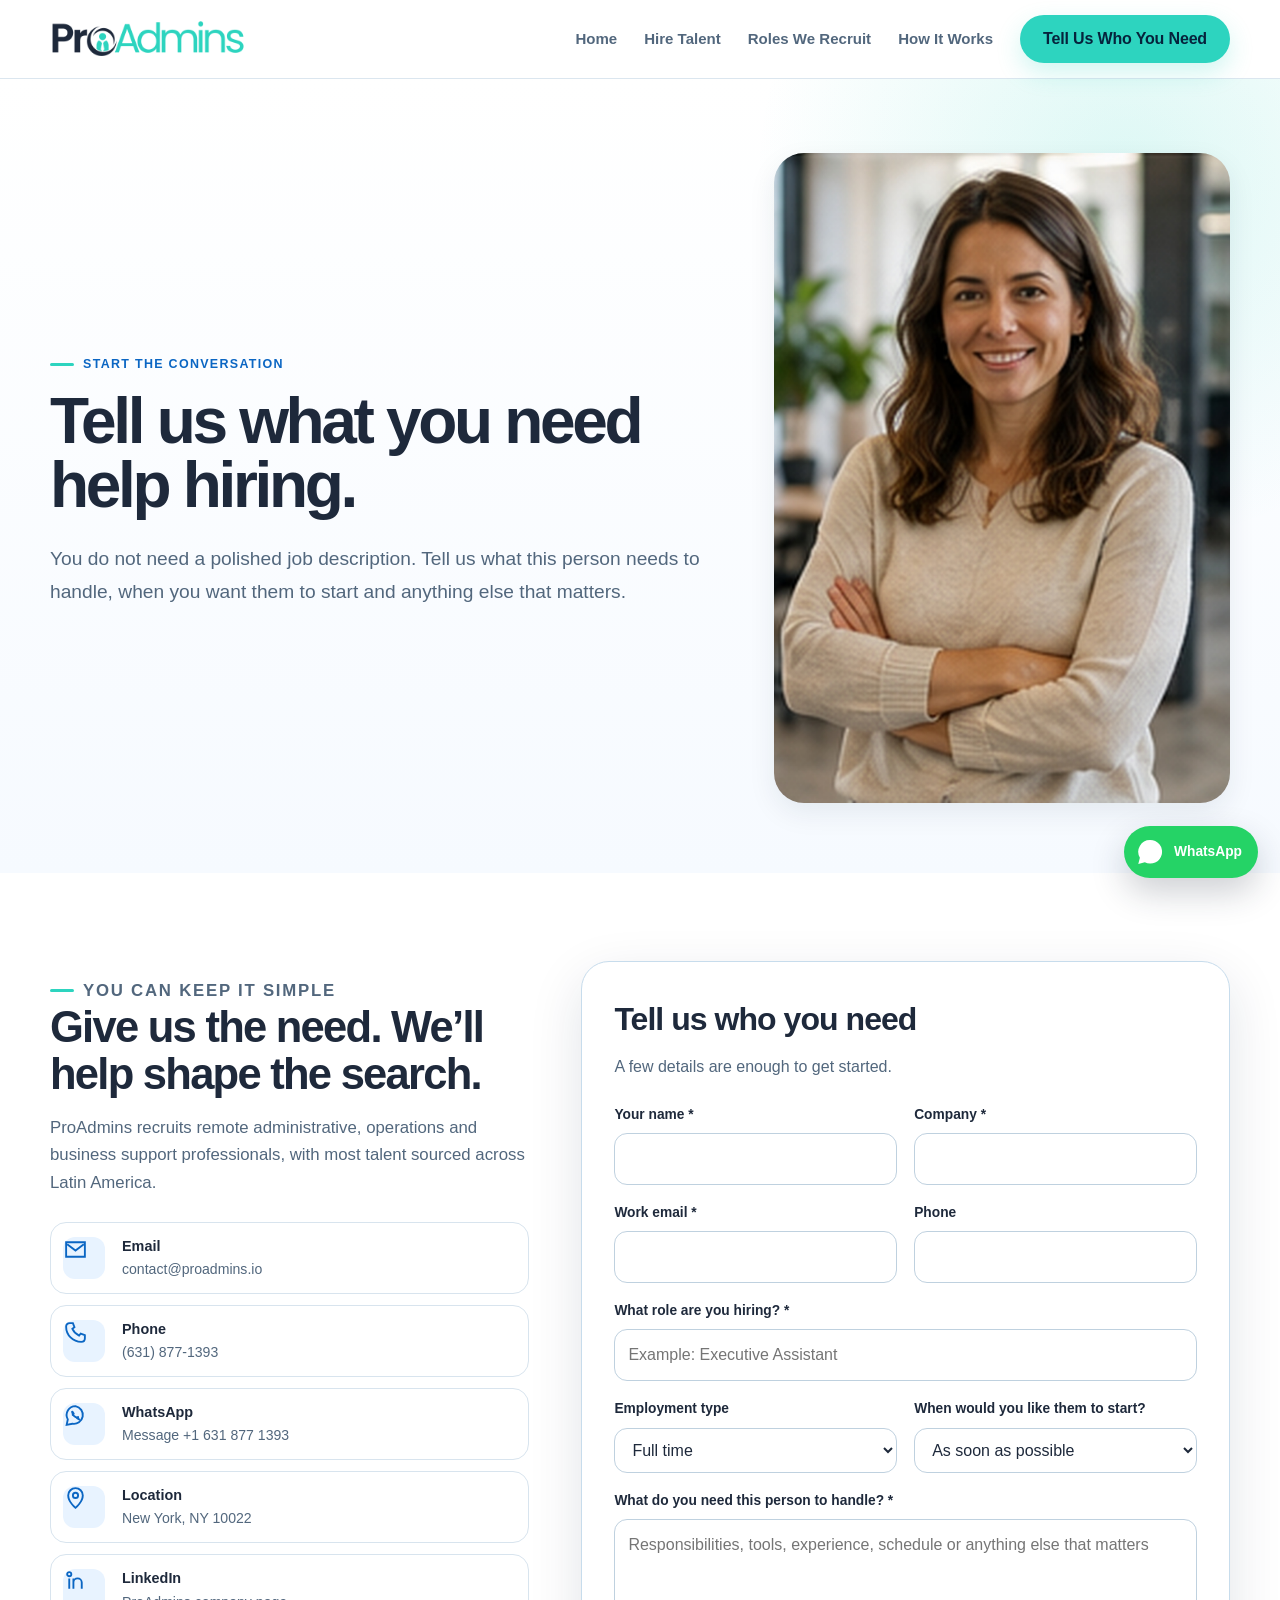
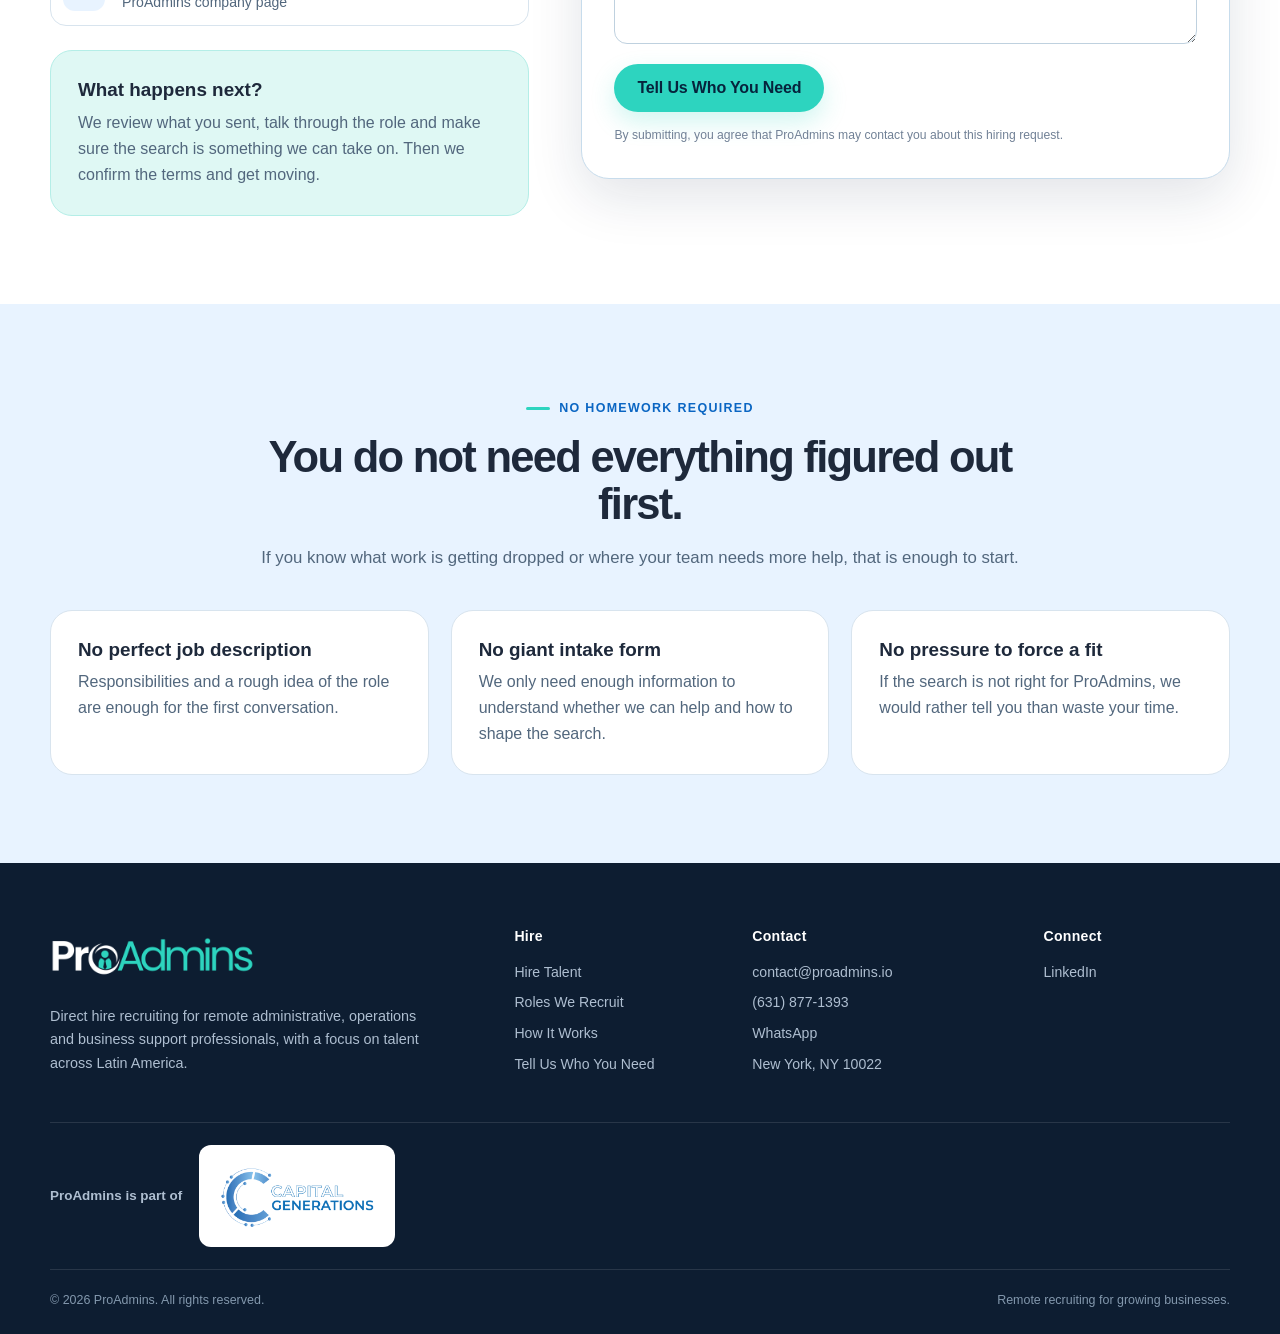
==== commit 1490371b: "Add files via upload" ====
--- a/contact/index.html
+++ b/contact/index.html
@@ -15,7 +15,7 @@
     <section class="page-hero narrow">
       <div class="container page-hero-grid">
         <div><p class="eyebrow">Start the conversation</p><h1>Tell us what you need help hiring.</h1><p class="lead">You do not need a polished job description. Tell us what this person needs to handle, when you want them to start and anything else that matters.</p></div>
-        <div class="page-hero-art"><img decoding="async" src="/assets/photos-v4/contact-hero.jpg" alt="Administrative professional working from a home office" width="900" height="650"></div>
+        <div class="page-hero-art"><img decoding="async" src="/assets/photos/contact-hero.jpg" alt="Administrative professional working from a home office" width="900" height="650"></div>
       </div>
     </section>
 
--- a/assets/styles.css
+++ b/assets/styles.css
@@ -379,3 +379,11 @@
   .whatsapp-fab { right: 14px; bottom: 14px; width: 52px; height: 52px; min-height: 52px; padding: 10px; justify-content: center; }
   .whatsapp-fab span { display: none; }
 }
+
+/* Non-photo process panels used to keep every supplied photo unique */
+.process-visual-panel{display:flex;align-items:center;justify-content:center;min-height:360px;background:linear-gradient(145deg,#f7fbff,#eef7f6);border:1px solid rgba(30,41,59,.10)}
+.process-visual-inner{max-width:430px;padding:36px}
+.process-visual-inner h3{font-size:1.65rem;margin:18px 0 10px}
+.process-visual-inner p{margin:0 0 20px;color:var(--muted)}
+.direct-hire-panel{background:linear-gradient(145deg,#f8fbff,#f5f7fa)}
+@media(max-width:760px){.process-visual-panel{min-height:auto}.process-visual-inner{padding:28px}}
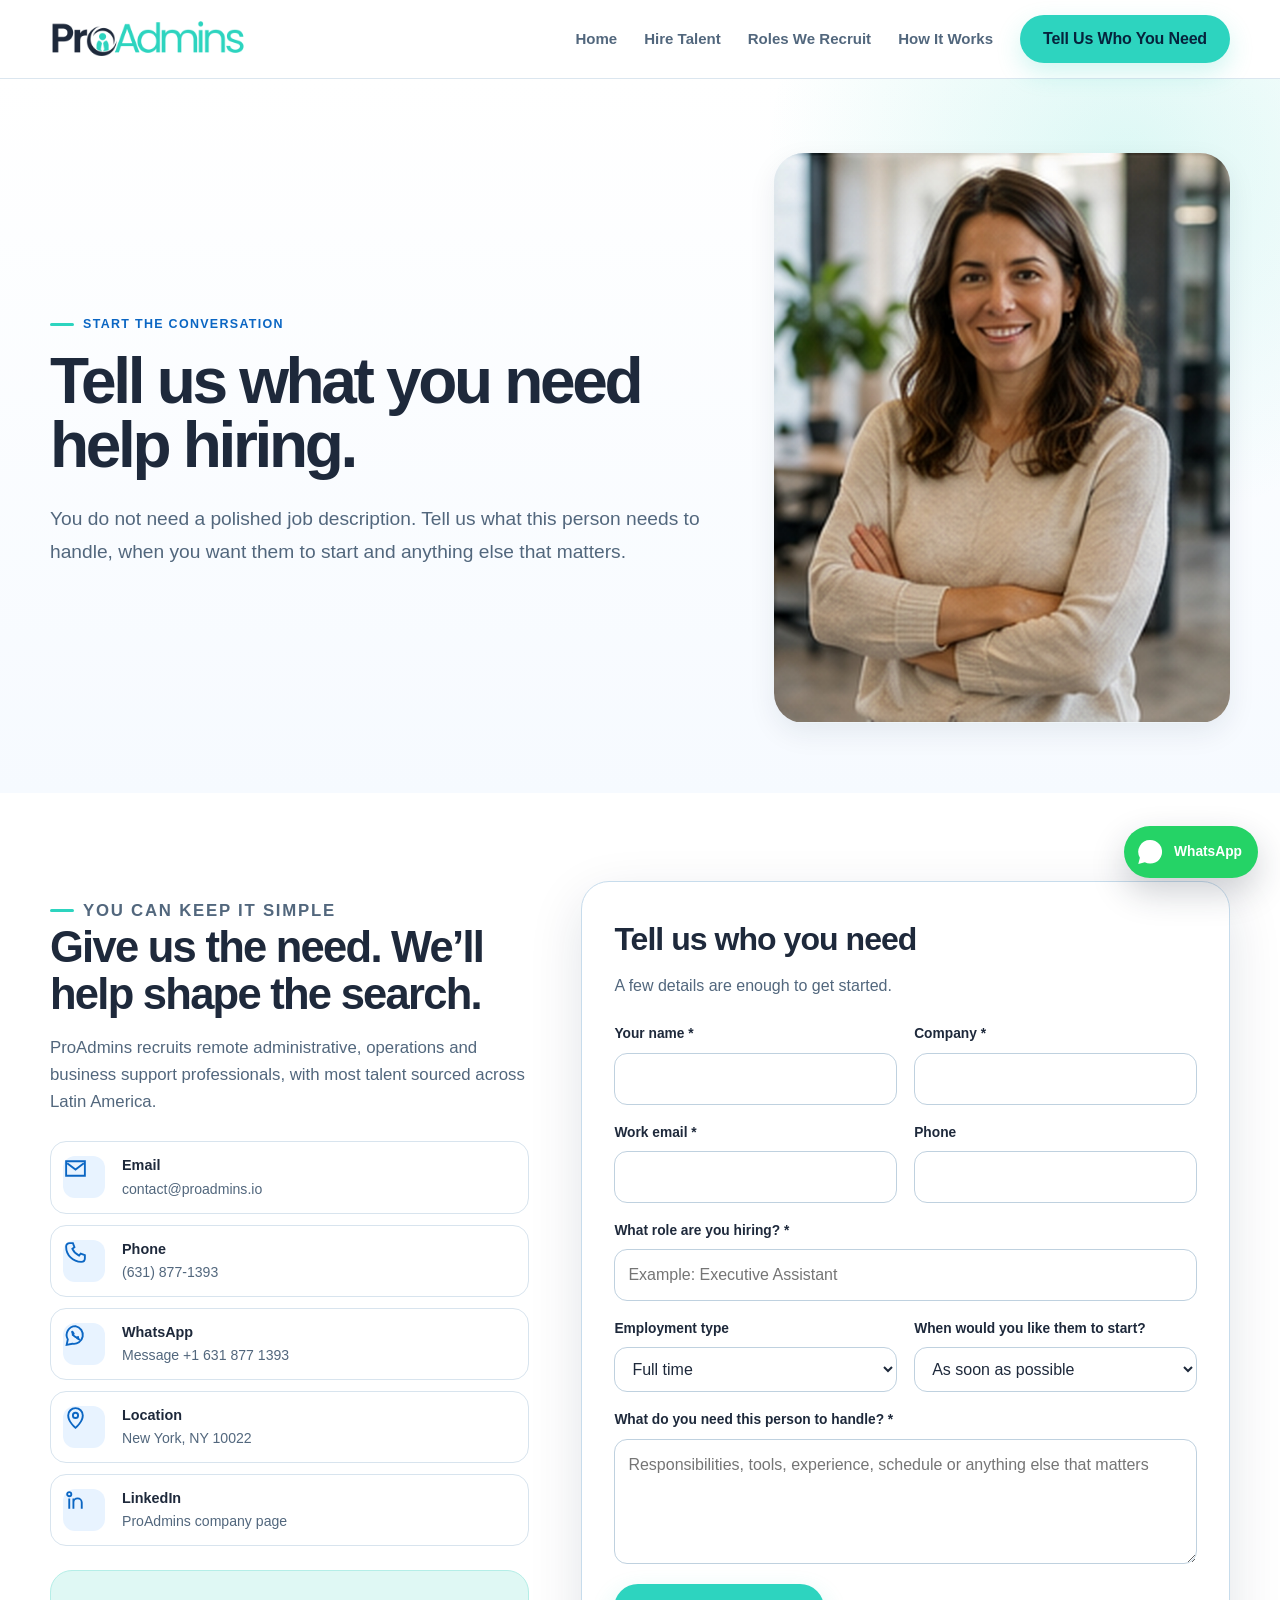
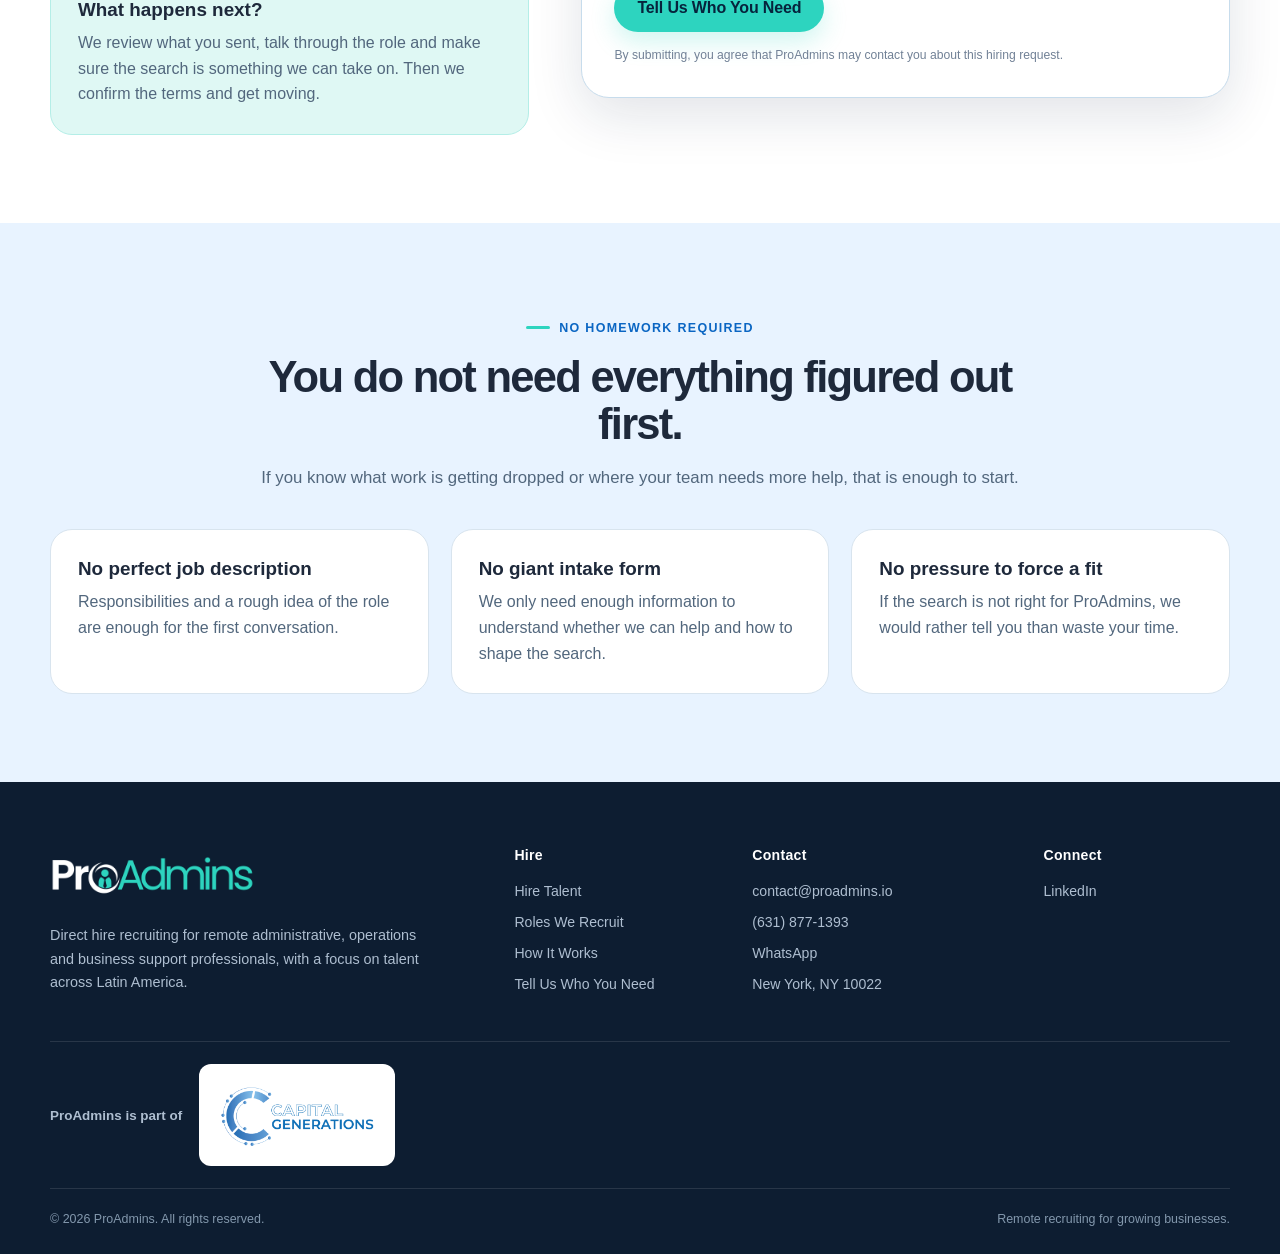
==== commit ef4e6818: "Add files via upload" ====
--- a/contact/index.html
+++ b/contact/index.html
@@ -15,7 +15,7 @@
     <section class="page-hero narrow">
       <div class="container page-hero-grid">
         <div><p class="eyebrow">Start the conversation</p><h1>Tell us what you need help hiring.</h1><p class="lead">You do not need a polished job description. Tell us what this person needs to handle, when you want them to start and anything else that matters.</p></div>
-        <div class="page-hero-art"><img decoding="async" src="/assets/photos/contact-hero.jpg" alt="Administrative professional working from a home office" width="900" height="650"></div>
+        <div class="page-hero-art portrait-art"><img decoding="async" src="/assets/photos/contact-hero.jpg" alt="Friendly professional ready to discuss a hiring need" width="1601" height="2000"></div>
       </div>
     </section>
 
--- a/assets/styles.css
+++ b/assets/styles.css
@@ -306,7 +306,7 @@
   .page-hero-art, .hero-art, .shortlist-panel { max-width: 100%; }
   .candidate-grid { grid-template-columns: 1fr; }
   .candidate-card { display: grid; grid-template-columns: 118px 1fr; }
-  .candidate-card img { height: 100%; min-height: 180px; aspect-ratio: auto; }
+  .candidate-card img { width:100%; height:auto; min-height:0; aspect-ratio:4 / 5; object-fit:contain; }
   .hero-art .floating-note { position: static; margin-top: 12px; }
 }
 
@@ -325,9 +325,10 @@
 .shortlist-head .eyebrow { margin-bottom: 8px; }
 .shortlist-head h2 { margin: 0; color: var(--navy); font-size: clamp(1.45rem,2.2vw,2rem); line-height: 1.08; letter-spacing: -.035em; }
 .shortlist-head > p:not(.eyebrow) { margin: 8px 0 0; color: var(--text); font-size: .9rem; line-height: 1.5; }
-.candidate-grid { display: grid; grid-template-columns: repeat(3,minmax(0,1fr)); gap: 12px; }
+.candidate-grid { display: grid; grid-template-columns: repeat(3,minmax(0,1fr)); gap: 12px; align-items: start; }
 .candidate-card { overflow: hidden; border: 1px solid #cfe0ee; border-radius: 18px; background: #fff; box-shadow: 0 8px 20px rgba(16,37,63,.06); }
-.candidate-card img { width: 100%; aspect-ratio: 1.35 / 1; object-fit: cover; object-position: center 30%; background: var(--soft); }
+/* Supplied candidate portraits are 4:5. Preserve that ratio instead of cropping them into landscape boxes. */
+.candidate-card img { display:block; width:100%; height:auto; aspect-ratio:4 / 5; object-fit:contain; object-position:center; background:var(--soft); }
 .candidate-copy { padding: 15px; }
 .candidate-tag { display: inline-flex; padding: 4px 8px; border-radius: 999px; background: var(--teal-soft); color: var(--teal-dark); font-size: .66rem; font-weight: 850; text-transform: uppercase; letter-spacing: .055em; }
 .candidate-copy h3 { margin: 9px 0 5px; color: var(--navy); font-size: 1rem; line-height: 1.15; }
@@ -336,20 +337,26 @@
 .candidate-copy li { position: relative; padding-left: 15px; color: var(--text); font-size: .72rem; line-height: 1.35; }
 .candidate-copy li::before { content: "✓"; position: absolute; left: 0; color: var(--teal-dark); font-weight: 900; }
 
-/* Photorealistic recruiting imagery */
+/* Supplied recruiting imagery: preserve each file's real aspect ratio. */
 .hero-art img,
 .page-hero-art img,
 .visual-card img {
-  display: block;
-  width: 100%;
-  aspect-ratio: 3 / 2;
-  object-fit: cover;
-  object-position: center;
-  background: #eef4f9;
-}
-.hero-art img { min-height: 440px; object-position: center 38%; }
-.page-hero-art img { min-height: 360px; }
-.visual-card img { min-height: 350px; }
+  display:block;
+  width:100%;
+  height:auto;
+  min-height:0;
+  aspect-ratio:auto;
+  object-fit:contain;
+  object-position:center;
+  background:#eef4f9;
+}
+.page-hero-art { align-self:center; }
+.page-hero-art.portrait-art { max-width:460px; justify-self:end; }
+.page-hero-art.portrait-art img { aspect-ratio:4 / 5; }
+.page-hero-art.wide-art img { aspect-ratio:16 / 9; }
+.page-hero-art.standard-art img,
+.visual-card.standard-art img { aspect-ratio:3 / 2; }
+.visual-card.wide-art img { aspect-ratio:16 / 9; }
 
 /* WhatsApp quick contact */
 .whatsapp-fab {
@@ -374,8 +381,8 @@
 .whatsapp-fab svg { width: 30px; height: 30px; flex: 0 0 30px; color: #fff; }
 
 @media (max-width: 720px) {
-  .hero-art img { min-height: 310px; }
-  .page-hero-art img, .visual-card img { min-height: 280px; }
+  .hero-art img, .page-hero-art img, .visual-card img { min-height:0; }
+  .page-hero-art.portrait-art { max-width:390px; justify-self:center; }
   .whatsapp-fab { right: 14px; bottom: 14px; width: 52px; height: 52px; min-height: 52px; padding: 10px; justify-content: center; }
   .whatsapp-fab span { display: none; }
 }
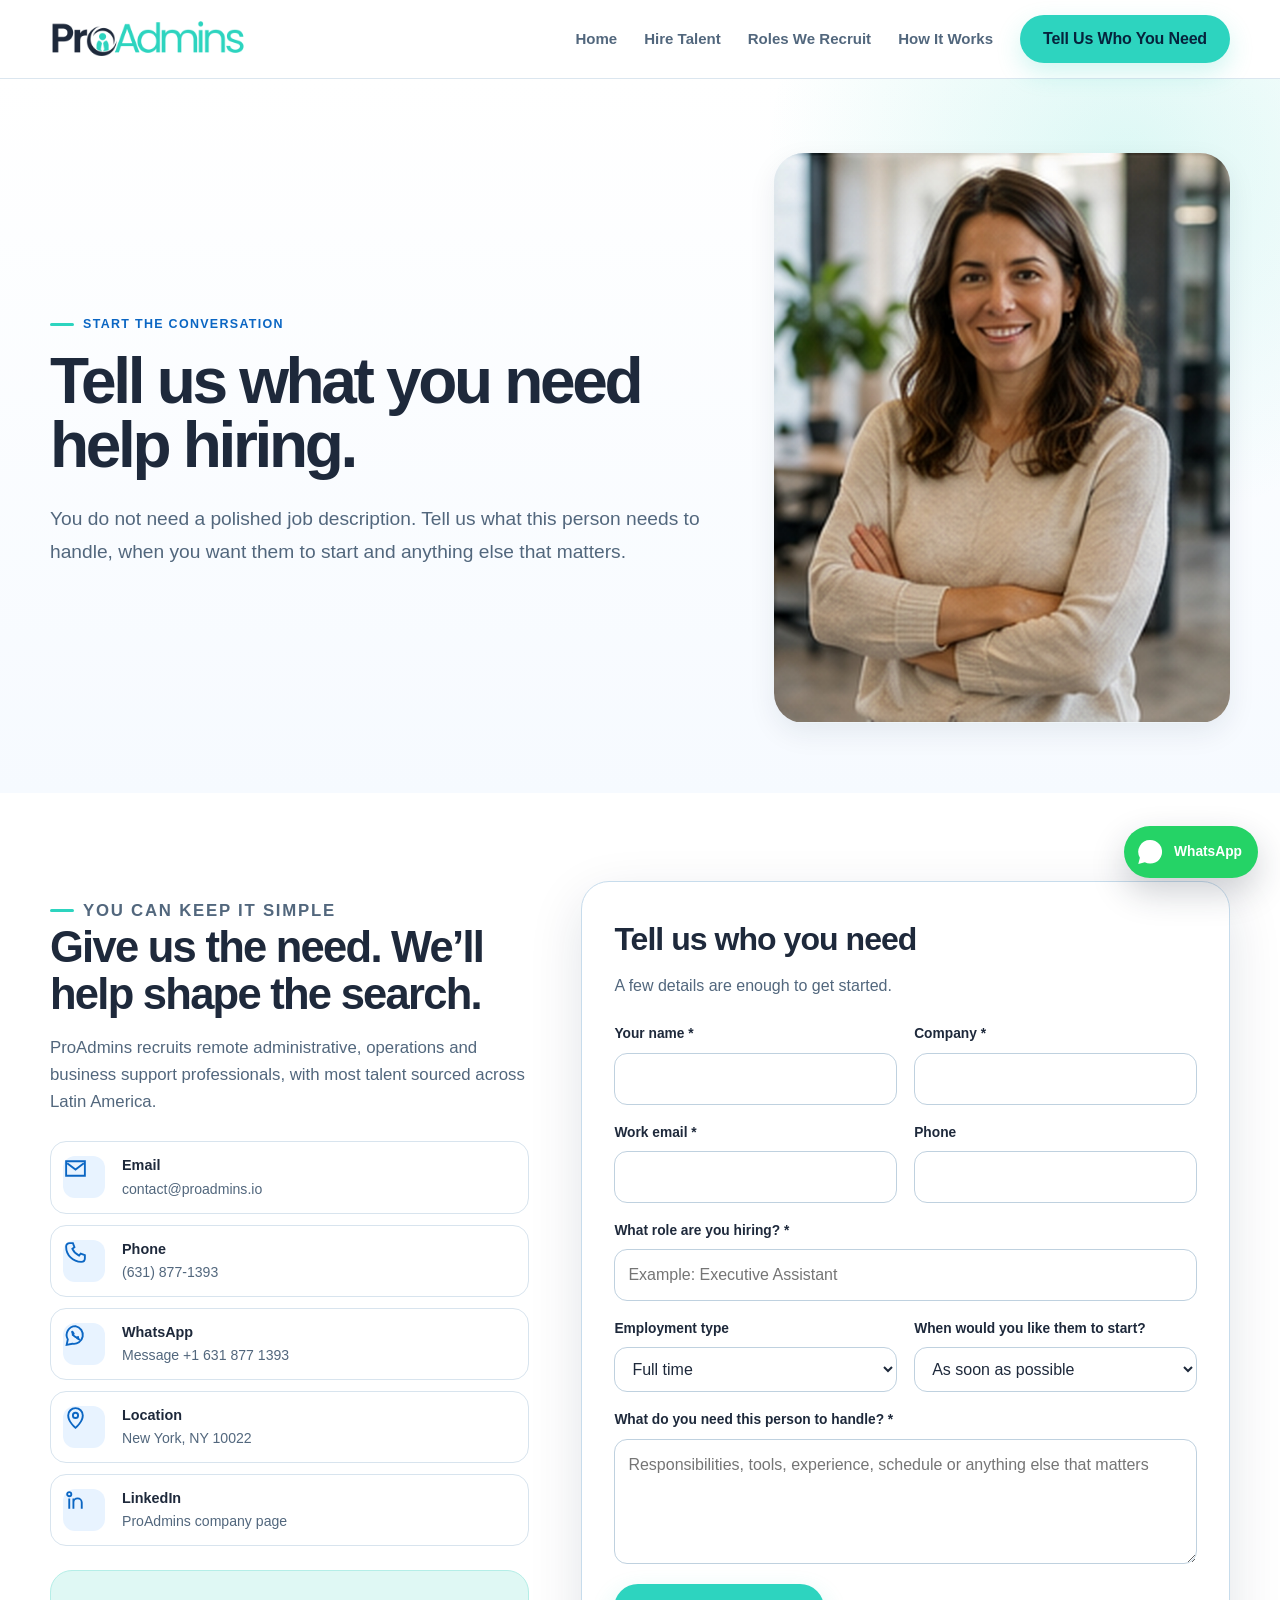
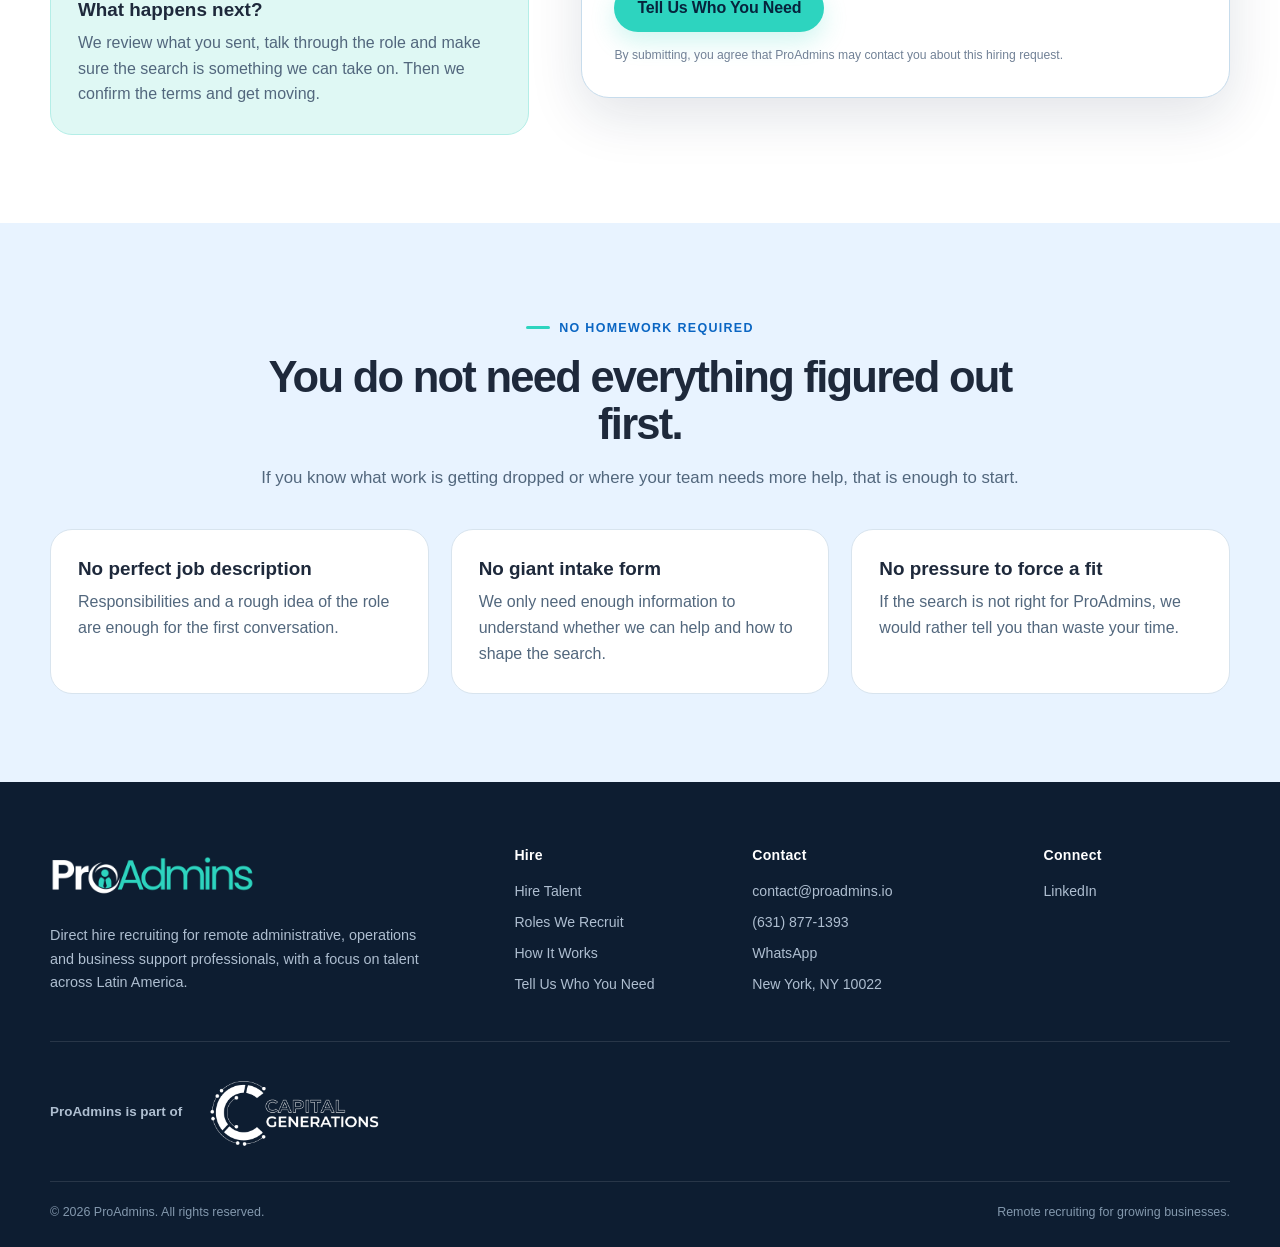
==== commit 860bedd0: "Add files via upload" ====
--- a/contact/index.html
+++ b/contact/index.html
@@ -57,7 +57,7 @@
     <section class="section section-blue"><div class="container"><div class="section-head center"><p class="eyebrow">No homework required</p><h2>You do not need everything figured out first.</h2><p>If you know what work is getting dropped or where your team needs more help, that is enough to start.</p></div><div class="grid-3"><div class="card"><h3 style="margin-top:0">No perfect job description</h3><p>Responsibilities and a rough idea of the role are enough for the first conversation.</p></div><div class="card"><h3 style="margin-top:0">No giant intake form</h3><p>We only need enough information to understand whether we can help and how to shape the search.</p></div><div class="card"><h3 style="margin-top:0">No pressure to force a fit</h3><p>If the search is not right for ProAdmins, we would rather tell you than waste your time.</p></div></div></div></section>
   </main>
 
-  <footer class="site-footer"><div class="container"><div class="footer-grid"><div class="footer-brand"><a href="/"><img src="/assets/proadmins-logo-light-teal.png" alt="ProAdmins"></a><p>Direct hire recruiting for remote administrative, operations and business support professionals, with a focus on talent across Latin America.</p></div><div class="footer-col"><h3>Hire</h3><a href="/hire-talent/">Hire Talent</a><a href="/roles/">Roles We Recruit</a><a href="/how-it-works/">How It Works</a><a href="/contact/">Tell Us Who You Need</a></div><div class="footer-col"><h3>Contact</h3><a href="mailto:contact@proadmins.io">contact@proadmins.io</a><a href="tel:+16318771393">(631) 877-1393</a><a href="https://wa.me/16318771393?text=Hi%20ProAdmins%2C%20I%27m%20interested%20in%20hiring%20administrative%20talent." target="_blank" rel="noopener noreferrer">WhatsApp</a><span>New York, NY 10022</span></div><div class="footer-col"><h3>Connect</h3><a href="https://www.linkedin.com/company/proadmins" target="_blank" rel="noopener noreferrer">LinkedIn</a></div></div><div class="footer-parent"><span>ProAdmins is part of</span><a href="https://capitalgenerations.com/" target="_blank" rel="noopener noreferrer"><img src="/assets/capital-generations-logo.png" alt="Capital Generations"></a></div><div class="footer-bottom"><span>© <span data-year></span> ProAdmins. All rights reserved.</span><span>Remote recruiting for growing businesses.</span></div></div></footer>
+  <footer class="site-footer"><div class="container"><div class="footer-grid"><div class="footer-brand"><a href="/"><img src="/assets/proadmins-logo-light-teal.png" alt="ProAdmins"></a><p>Direct hire recruiting for remote administrative, operations and business support professionals, with a focus on talent across Latin America.</p></div><div class="footer-col"><h3>Hire</h3><a href="/hire-talent/">Hire Talent</a><a href="/roles/">Roles We Recruit</a><a href="/how-it-works/">How It Works</a><a href="/contact/">Tell Us Who You Need</a></div><div class="footer-col"><h3>Contact</h3><a href="mailto:contact@proadmins.io">contact@proadmins.io</a><a href="tel:+16318771393">(631) 877-1393</a><a href="https://wa.me/16318771393?text=Hi%20ProAdmins%2C%20I%27m%20interested%20in%20hiring%20administrative%20talent." target="_blank" rel="noopener noreferrer">WhatsApp</a><span>New York, NY 10022</span></div><div class="footer-col"><h3>Connect</h3><a href="https://www.linkedin.com/company/proadmins" target="_blank" rel="noopener noreferrer">LinkedIn</a></div></div><div class="footer-parent"><span>ProAdmins is part of</span><a href="https://capitalgenerations.com/" target="_blank" rel="noopener noreferrer"><img src="/assets/capital-generations-logo-white.png" alt="Capital Generations"></a></div><div class="footer-bottom"><span>© <span data-year></span> ProAdmins. All rights reserved.</span><span>Remote recruiting for growing businesses.</span></div></div></footer>
 
   <a class="whatsapp-fab" href="https://wa.me/16318771393?text=Hi%20ProAdmins%2C%20I%27m%20interested%20in%20hiring%20administrative%20talent." target="_blank" rel="noopener noreferrer" aria-label="Chat with ProAdmins on WhatsApp">
     <svg viewBox="0 0 32 32" aria-hidden="true"><path d="M16 3.2A12.5 12.5 0 0 0 5.2 22l-1.7 6.8 7-1.8A12.6 12.6 0 1 0 16 3.2Z" fill="currentColor"/><path d="M12.3 9.4c-.3-.7-.7-.7-1-.7h-.8c-.3 0-.7.1-1.1.6-.4.5-1.5 1.5-1.5 3.7 0 2.2 1.6 4.4 1.8 4.7.2.3 3.1 5 7.7 6.8 3.8 1.5 4.6 1.2 5.4 1.1.8-.1 2.7-1.1 3-2.2.4-1.1.4-2 .3-2.2-.1-.2-.4-.3-.9-.6-.5-.2-2.7-1.4-3.1-1.5-.4-.2-.7-.2-1 .2-.3.5-1.2 1.5-1.5 1.8-.3.3-.6.3-1.1.1-.5-.2-2.1-.8-4-2.5-1.5-1.3-2.5-3-2.8-3.5-.3-.5 0-.8.2-1 .2-.2.5-.6.7-.8.2-.3.3-.5.5-.8.2-.3.1-.6 0-.8-.1-.2-1-2.5-1.4-3.4Z" fill="#fff"/></svg>
--- a/assets/styles.css
+++ b/assets/styles.css
@@ -249,8 +249,8 @@
 .footer-col a:hover { color: #fff; }
 .footer-parent { margin-top: 38px; padding: 22px 0; display: flex; align-items: center; gap: 17px; border-top: 1px solid rgba(255,255,255,.11); border-bottom: 1px solid rgba(255,255,255,.11); flex-wrap: wrap; }
 .footer-parent > span { color: #aebed0; font-size: .84rem; font-weight: 700; }
-.footer-parent a { padding: 8px 12px; border-radius: 12px; background: #fff; }
-.footer-parent img { width: 172px; }
+.footer-parent a { padding: 0; border-radius: 0; background: transparent; display: inline-flex; align-items: center; }
+.footer-parent img { width: 190px; height: auto; display: block; }
 .footer-bottom { padding-top: 20px; display: flex; justify-content: space-between; gap: 18px; color: #8398ad; font-size: .78rem; }
 .not-found { min-height: 65vh; padding: 110px 0; display: grid; place-items: center; text-align: center; }
 .not-found h1 { margin: 0; color: var(--blue); font-size: 7rem; line-height: .8; }
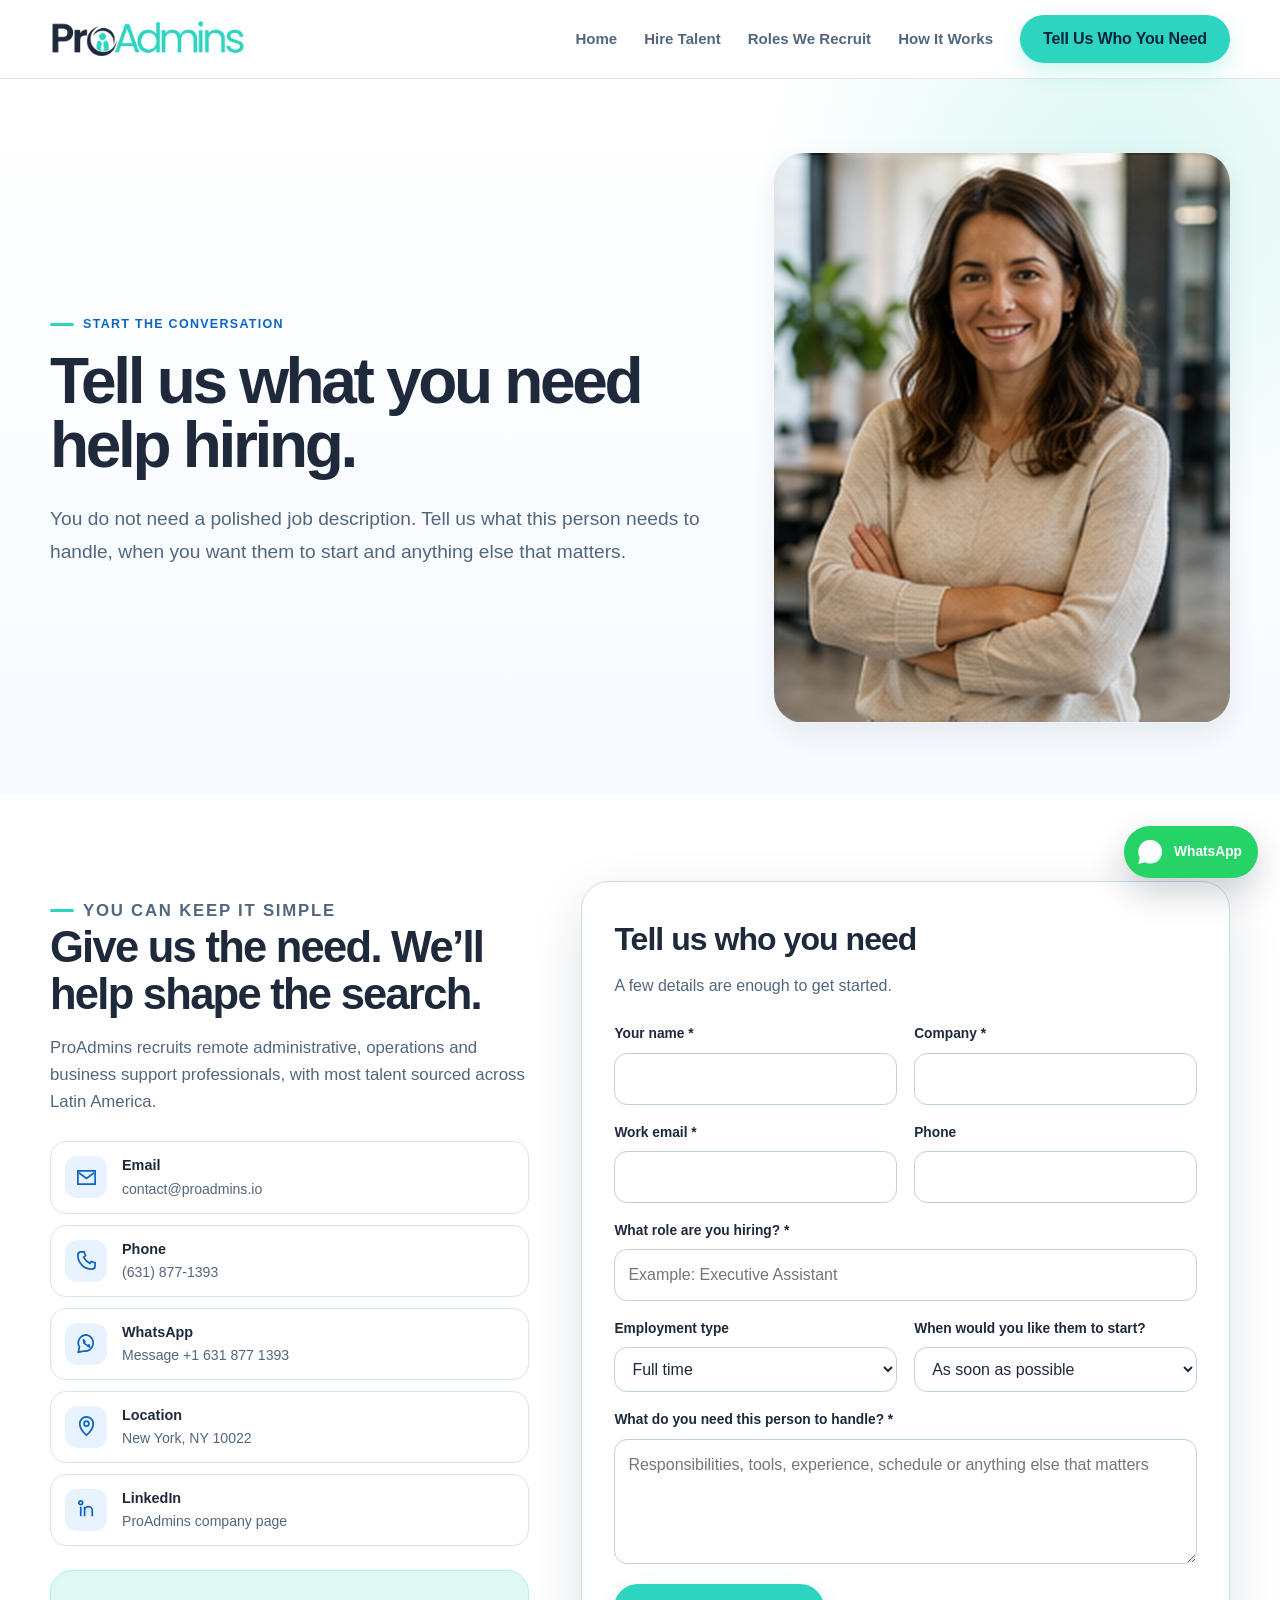
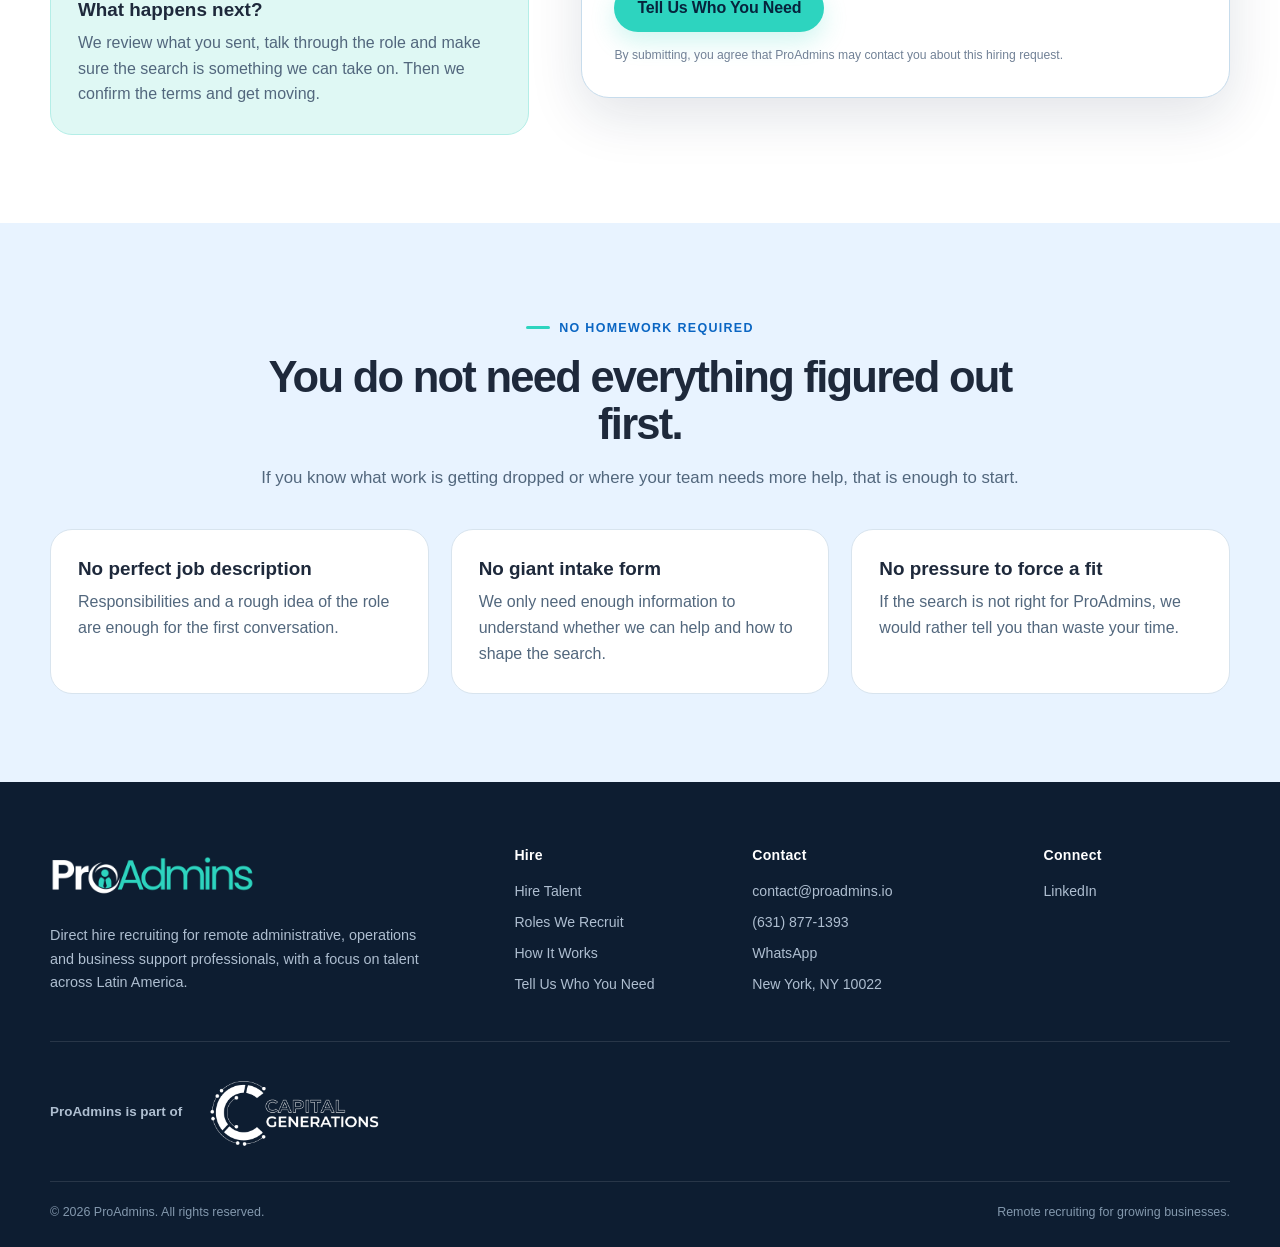
==== commit ab47e935: "Add files via upload" ====
--- a/contact/index.html
+++ b/contact/index.html
@@ -35,7 +35,7 @@
           <div class="card card-teal" style="margin-top:24px"><h3 style="margin-top:0">What happens next?</h3><p>We review what you sent, talk through the role and make sure the search is something we can take on. Then we confirm the terms and get moving.</p></div>
         </div>
 
-        <form class="contact-form" data-lead-form data-endpoint="" novalidate>
+        <form class="contact-form" action="https://formspree.io/f/xjybazzn" method="POST" data-lead-form data-endpoint="https://formspree.io/f/xjybazzn" novalidate>
           <h2>Tell us who you need</h2><p>A few details are enough to get started.</p>
           <div class="form-grid">
             <div class="form-group"><label for="name">Your name *</label><input id="name" name="name" type="text" autocomplete="name" required></div>
--- a/assets/styles.css
+++ b/assets/styles.css
@@ -219,10 +219,11 @@
 .contact-grid { display: grid; grid-template-columns: minmax(0,.85fr) minmax(480px,1.15fr); gap: 52px; align-items: start; }
 .contact-list { margin-top: 26px; display: grid; gap: 11px; }
 .contact-item { display: grid; grid-template-columns: 46px 1fr; gap: 13px; align-items: center; padding: 12px; border: 1px solid var(--line); border-radius: 16px; background: #fff; }
-.contact-item .icon-box { width: 42px; height: 42px; border-radius: 12px; }
-.contact-item strong, .contact-item span { display: block; }
+.contact-item .icon-box { width: 42px; height: 42px; border-radius: 12px; display: grid; place-items: center; justify-self: center; align-self: center; line-height: 0; }
+.contact-item .icon-box svg { display: block; width: 23px; height: 23px; margin: 0; }
+.contact-item > span:not(.icon-box), .contact-item strong, .contact-item > span:not(.icon-box) > span { display: block; }
 .contact-item strong { color: var(--navy); font-size: .9rem; }
-.contact-item span span { color: var(--text); font-size: .88rem; }
+.contact-item > span:not(.icon-box) > span { color: var(--text); font-size: .88rem; }
 .contact-form { border: 1px solid #c7dcec; border-radius: 28px; padding: 32px; background: #fff; box-shadow: var(--shadow); }
 .contact-form h2 { margin: 0; font-size: 2rem; letter-spacing: -.03em; }
 .contact-form > p { margin: 8px 0 24px; color: var(--text); }
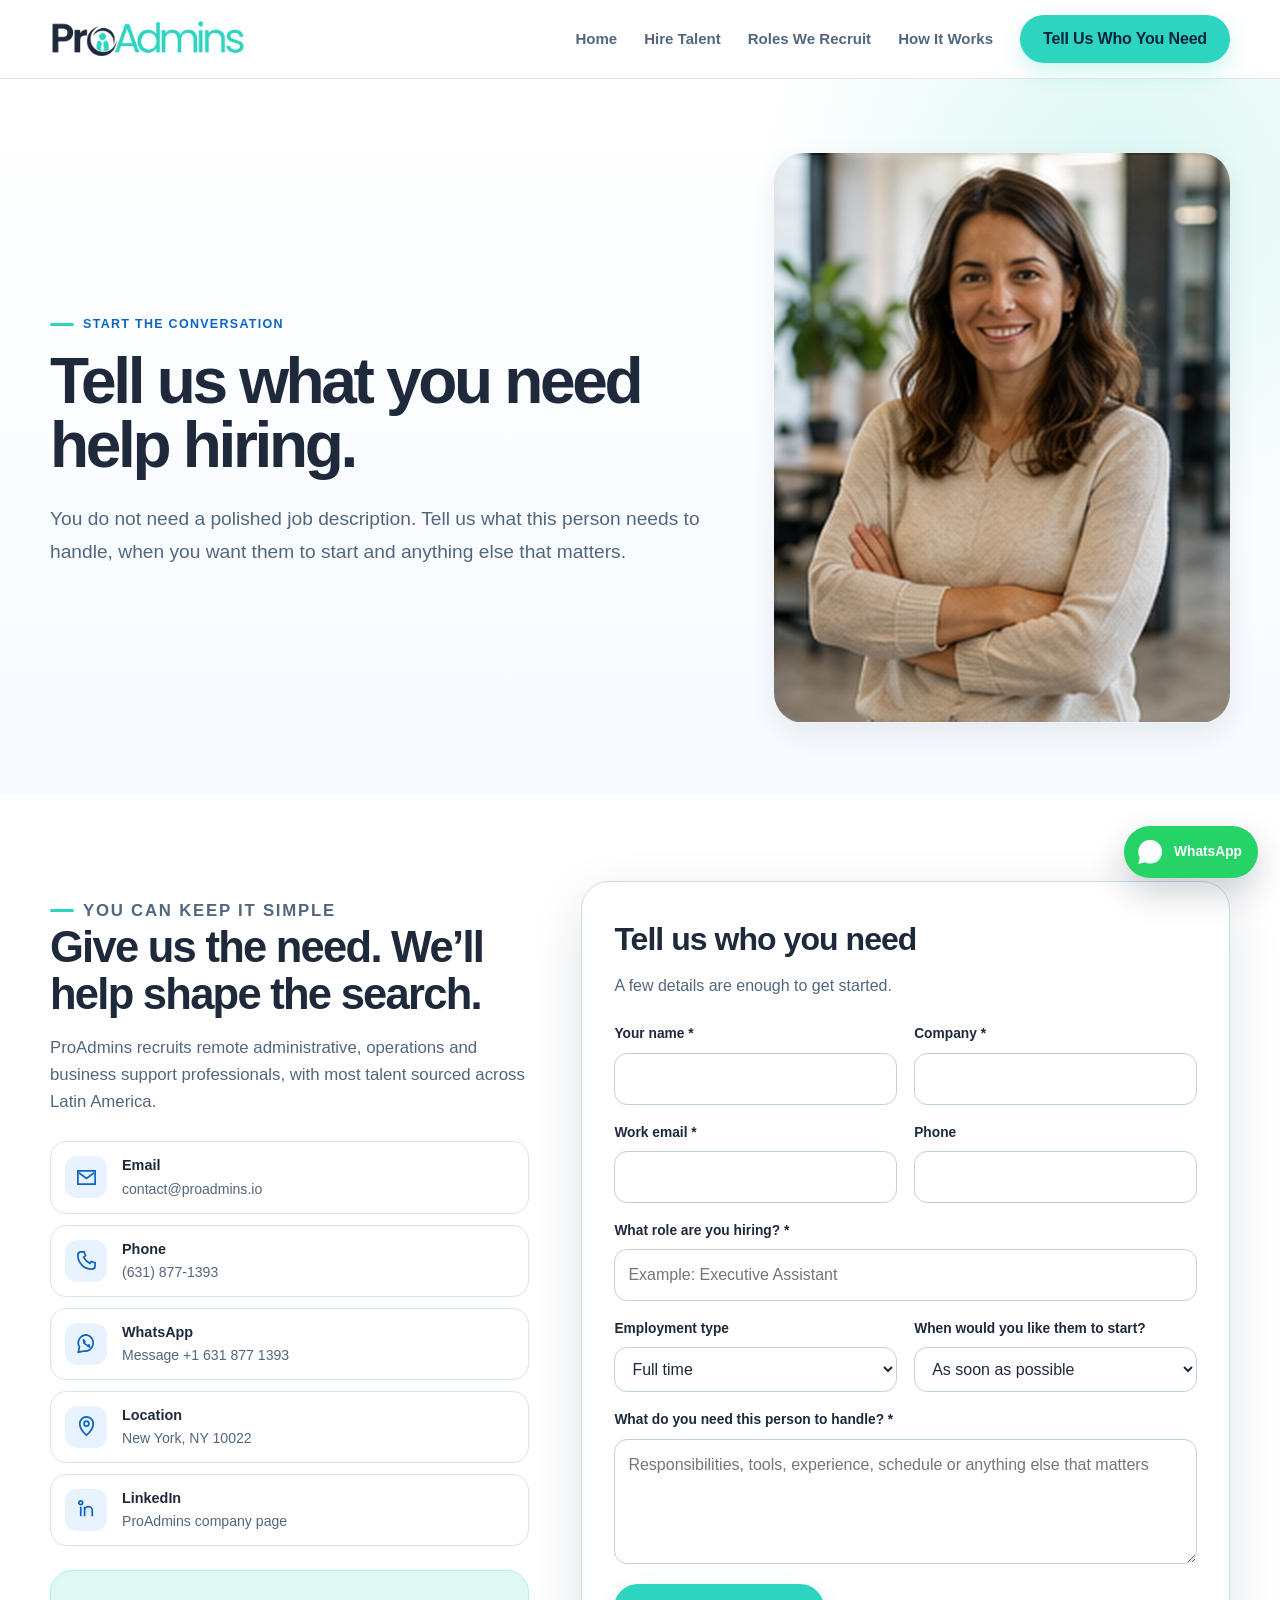
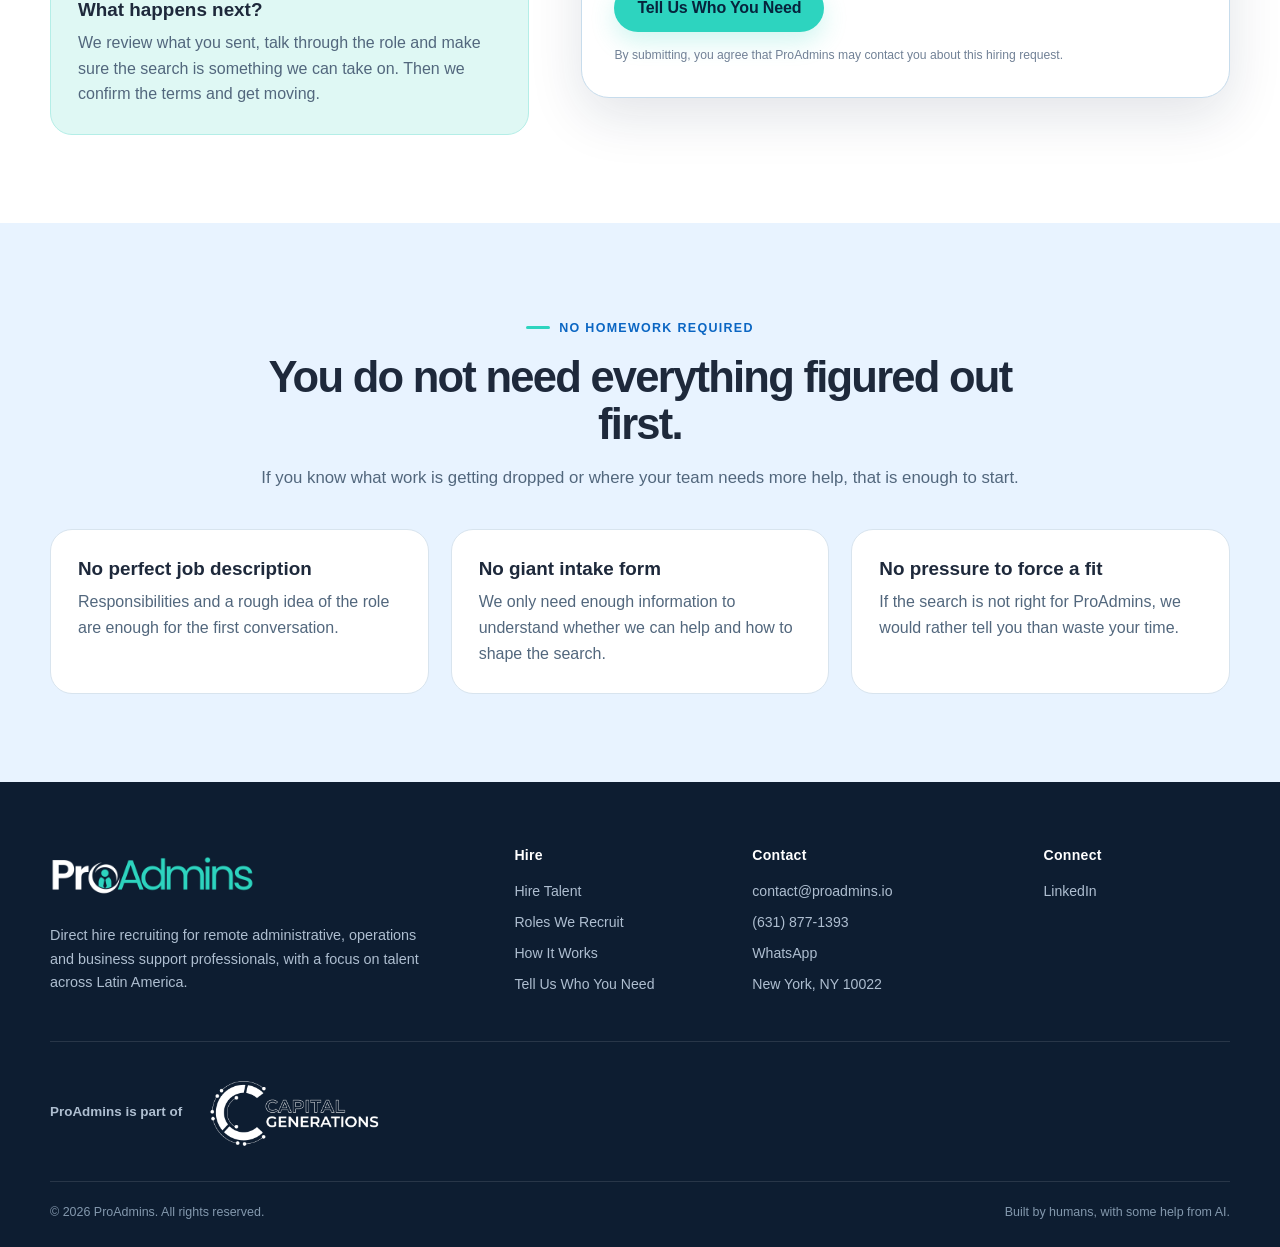
==== commit dc739db7: "Add files via upload" ====
--- a/contact/index.html
+++ b/contact/index.html
@@ -57,7 +57,7 @@
     <section class="section section-blue"><div class="container"><div class="section-head center"><p class="eyebrow">No homework required</p><h2>You do not need everything figured out first.</h2><p>If you know what work is getting dropped or where your team needs more help, that is enough to start.</p></div><div class="grid-3"><div class="card"><h3 style="margin-top:0">No perfect job description</h3><p>Responsibilities and a rough idea of the role are enough for the first conversation.</p></div><div class="card"><h3 style="margin-top:0">No giant intake form</h3><p>We only need enough information to understand whether we can help and how to shape the search.</p></div><div class="card"><h3 style="margin-top:0">No pressure to force a fit</h3><p>If the search is not right for ProAdmins, we would rather tell you than waste your time.</p></div></div></div></section>
   </main>
 
-  <footer class="site-footer"><div class="container"><div class="footer-grid"><div class="footer-brand"><a href="/"><img src="/assets/proadmins-logo-light-teal.png" alt="ProAdmins"></a><p>Direct hire recruiting for remote administrative, operations and business support professionals, with a focus on talent across Latin America.</p></div><div class="footer-col"><h3>Hire</h3><a href="/hire-talent/">Hire Talent</a><a href="/roles/">Roles We Recruit</a><a href="/how-it-works/">How It Works</a><a href="/contact/">Tell Us Who You Need</a></div><div class="footer-col"><h3>Contact</h3><a href="mailto:contact@proadmins.io">contact@proadmins.io</a><a href="tel:+16318771393">(631) 877-1393</a><a href="https://wa.me/16318771393?text=Hi%20ProAdmins%2C%20I%27m%20interested%20in%20hiring%20administrative%20talent." target="_blank" rel="noopener noreferrer">WhatsApp</a><span>New York, NY 10022</span></div><div class="footer-col"><h3>Connect</h3><a href="https://www.linkedin.com/company/proadmins" target="_blank" rel="noopener noreferrer">LinkedIn</a></div></div><div class="footer-parent"><span>ProAdmins is part of</span><a href="https://capitalgenerations.com/" target="_blank" rel="noopener noreferrer"><img src="/assets/capital-generations-logo-white.png" alt="Capital Generations"></a></div><div class="footer-bottom"><span>© <span data-year></span> ProAdmins. All rights reserved.</span><span>Remote recruiting for growing businesses.</span></div></div></footer>
+  <footer class="site-footer"><div class="container"><div class="footer-grid"><div class="footer-brand"><a href="/"><img src="/assets/proadmins-logo-light-teal.png" alt="ProAdmins"></a><p>Direct hire recruiting for remote administrative, operations and business support professionals, with a focus on talent across Latin America.</p></div><div class="footer-col"><h3>Hire</h3><a href="/hire-talent/">Hire Talent</a><a href="/roles/">Roles We Recruit</a><a href="/how-it-works/">How It Works</a><a href="/contact/">Tell Us Who You Need</a></div><div class="footer-col"><h3>Contact</h3><a href="mailto:contact@proadmins.io">contact@proadmins.io</a><a href="tel:+16318771393">(631) 877-1393</a><a href="https://wa.me/16318771393?text=Hi%20ProAdmins%2C%20I%27m%20interested%20in%20hiring%20administrative%20talent." target="_blank" rel="noopener noreferrer">WhatsApp</a><span>New York, NY 10022</span></div><div class="footer-col"><h3>Connect</h3><a href="https://www.linkedin.com/company/proadmins" target="_blank" rel="noopener noreferrer">LinkedIn</a></div></div><div class="footer-parent"><span>ProAdmins is part of</span><a href="https://capitalgenerations.com/" target="_blank" rel="noopener noreferrer"><img src="/assets/capital-generations-logo-white.png" alt="Capital Generations"></a></div><div class="footer-bottom"><span>© <span data-year></span> ProAdmins. All rights reserved.</span><span>Built by humans, with some help from AI.</span></div></div></footer>
 
   <a class="whatsapp-fab" href="https://wa.me/16318771393?text=Hi%20ProAdmins%2C%20I%27m%20interested%20in%20hiring%20administrative%20talent." target="_blank" rel="noopener noreferrer" aria-label="Chat with ProAdmins on WhatsApp">
     <svg viewBox="0 0 32 32" aria-hidden="true"><path d="M16 3.2A12.5 12.5 0 0 0 5.2 22l-1.7 6.8 7-1.8A12.6 12.6 0 1 0 16 3.2Z" fill="currentColor"/><path d="M12.3 9.4c-.3-.7-.7-.7-1-.7h-.8c-.3 0-.7.1-1.1.6-.4.5-1.5 1.5-1.5 3.7 0 2.2 1.6 4.4 1.8 4.7.2.3 3.1 5 7.7 6.8 3.8 1.5 4.6 1.2 5.4 1.1.8-.1 2.7-1.1 3-2.2.4-1.1.4-2 .3-2.2-.1-.2-.4-.3-.9-.6-.5-.2-2.7-1.4-3.1-1.5-.4-.2-.7-.2-1 .2-.3.5-1.2 1.5-1.5 1.8-.3.3-.6.3-1.1.1-.5-.2-2.1-.8-4-2.5-1.5-1.3-2.5-3-2.8-3.5-.3-.5 0-.8.2-1 .2-.2.5-.6.7-.8.2-.3.3-.5.5-.8.2-.3.1-.6 0-.8-.1-.2-1-2.5-1.4-3.4Z" fill="#fff"/></svg>
--- a/assets/styles.css
+++ b/assets/styles.css
@@ -395,3 +395,60 @@
 .process-visual-inner p{margin:0 0 20px;color:var(--muted)}
 .direct-hire-panel{background:linear-gradient(145deg,#f8fbff,#f5f7fa)}
 @media(max-width:760px){.process-visual-panel{min-height:auto}.process-visual-inner{padding:28px}}
+
+/* v5.4 mobile navigation and shortlist fixes */
+.site-header { z-index: 10000; isolation: isolate; }
+
+@media (max-width: 1020px) {
+  .mobile-nav {
+    z-index: 10001;
+    height: calc(100dvh - 78px);
+    max-height: calc(100dvh - 78px);
+    background: #fff;
+    box-shadow: 0 18px 40px rgba(16,37,63,.16);
+    overscroll-behavior: contain;
+  }
+  .mobile-nav.open { display: flex; }
+}
+
+@media (max-width: 720px) {
+  .mobile-nav {
+    top: 72px;
+    height: calc(100dvh - 72px);
+    max-height: calc(100dvh - 72px);
+  }
+
+  /* Keep all candidate details visible on phones instead of squeezing three narrow cards side by side. */
+  .candidate-grid {
+    grid-template-columns: 1fr;
+    gap: 14px;
+  }
+  .candidate-card {
+    display: grid;
+    grid-template-columns: minmax(108px, 34%) minmax(0, 1fr);
+    align-items: stretch;
+    overflow: hidden;
+  }
+  .candidate-card img {
+    width: 100%;
+    height: 100%;
+    min-height: 100%;
+    aspect-ratio: auto;
+    object-fit: cover;
+    object-position: center;
+    border-radius: 0;
+  }
+  .candidate-copy {
+    min-width: 0;
+    padding: 14px 14px 15px;
+  }
+  .candidate-copy h3 { font-size: .98rem; }
+  .candidate-copy p { font-size: .76rem; }
+  .candidate-copy li { font-size: .72rem; }
+}
+
+@media (max-width: 420px) {
+  .shortlist-panel { padding: 18px; }
+  .candidate-card { grid-template-columns: 104px minmax(0, 1fr); }
+  .candidate-copy { padding: 12px; }
+}
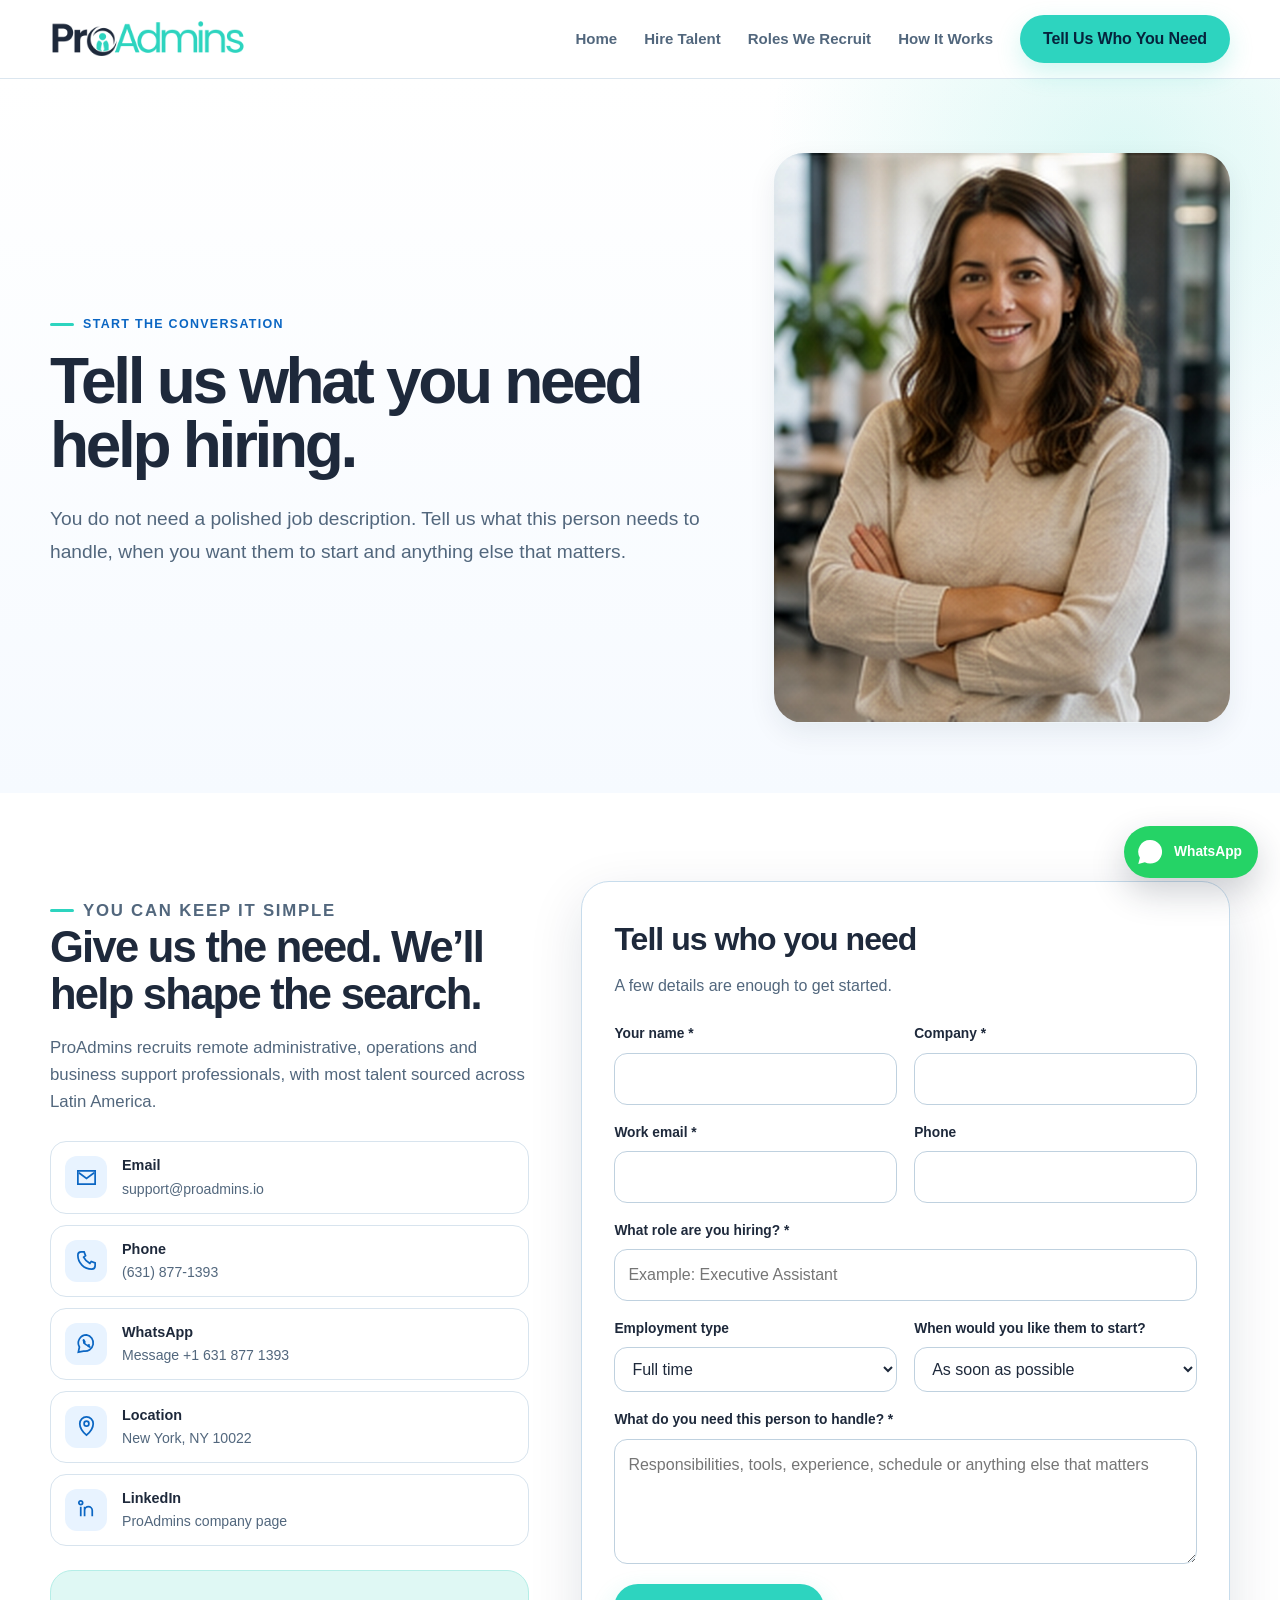
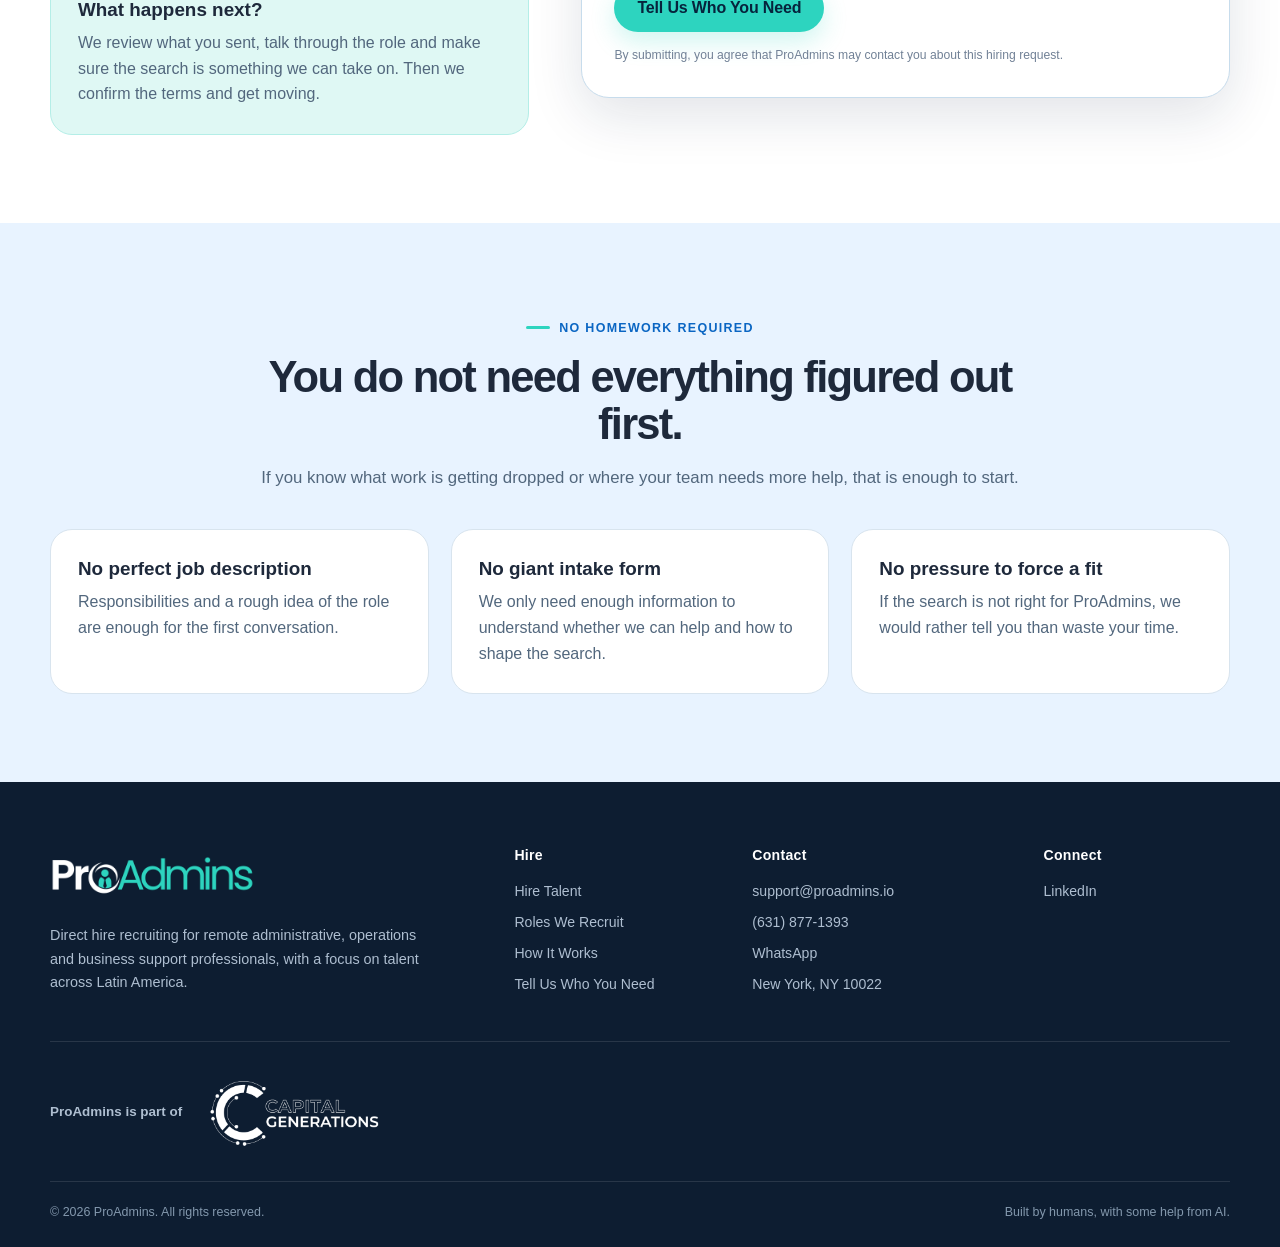
==== commit a498d7ea: "Add files via upload" ====
--- a/contact/index.html
+++ b/contact/index.html
@@ -7,6 +7,14 @@
   <link rel="canonical" href="https://proadmins.io/contact/">
   <meta property="og:type" content="website"><meta property="og:title" content="Tell Us Who You Need | ProAdmins"><meta property="og:description" content="Send us the role, timing and what you need this person to handle."><meta property="og:url" content="https://proadmins.io/contact/"><meta property="og:image" content="https://proadmins.io/assets/og-proadmins.jpg"><meta name="twitter:card" content="summary_large_image"><meta name="theme-color" content="#1e293b">
   <link rel="icon" href="/assets/favicon.ico" sizes="any"><link rel="icon" type="image/png" href="/assets/favicon-32.png" sizes="32x32"><link rel="apple-touch-icon" href="/assets/apple-touch-icon.png"><link rel="stylesheet" href="/assets/styles.css"><script defer src="/assets/site.js"></script>
+  <!-- Google tag (gtag.js) -->
+  <script async src="https://www.googletagmanager.com/gtag/js?id=G-048VBR4MG5"></script>
+  <script>
+    window.dataLayer = window.dataLayer || [];
+    function gtag(){dataLayer.push(arguments);}
+    gtag('js', new Date());
+    gtag('config', 'G-048VBR4MG5');
+  </script>
 </head>
 <body>
   <header class="site-header"><div class="container nav-wrap"><a class="brand" href="/"><img src="/assets/proadmins-logo-dark.png" alt="ProAdmins"></a><nav class="desktop-nav" aria-label="Primary navigation"><a href="/">Home</a><a href="/hire-talent/">Hire Talent</a><a href="/roles/">Roles We Recruit</a><a href="/how-it-works/">How It Works</a><a class="btn btn-primary" href="/contact/" aria-current="page">Tell Us Who You Need</a></nav><button class="mobile-toggle" type="button" aria-label="Open menu" aria-expanded="false" data-menu-toggle><svg viewBox="0 0 24 24" fill="none"><path d="M4 7h16M4 12h16M4 17h16" stroke="currentColor" stroke-width="2" stroke-linecap="round"/></svg></button></div><nav class="mobile-nav" aria-label="Mobile navigation" data-mobile-nav><a href="/">Home</a><a href="/hire-talent/">Hire Talent</a><a href="/roles/">Roles We Recruit</a><a href="/how-it-works/">How It Works</a><a class="btn btn-primary" href="/contact/" aria-current="page">Tell Us Who You Need</a></nav></header>
@@ -26,7 +34,7 @@
           <h2>Give us the need. We’ll help shape the search.</h2>
           <p>ProAdmins recruits remote administrative, operations and business support professionals, with most talent sourced across Latin America.</p>
           <div class="contact-list">
-            <a class="contact-item" href="mailto:contact@proadmins.io"><span class="icon-box"><svg viewBox="0 0 24 24" fill="none"><path d="M3 5h18v14H3z" stroke-width="1.8"/><path d="m4 7 8 6 8-6" stroke-width="1.8"/></svg></span><span><strong>Email</strong><span>contact@proadmins.io</span></span></a>
+            <a class="contact-item" href="mailto:support@proadmins.io"><span class="icon-box"><svg viewBox="0 0 24 24" fill="none"><path d="M3 5h18v14H3z" stroke-width="1.8"/><path d="m4 7 8 6 8-6" stroke-width="1.8"/></svg></span><span><strong>Email</strong><span>support@proadmins.io</span></span></a>
             <a class="contact-item" href="tel:+16318771393"><span class="icon-box"><svg viewBox="0 0 24 24" fill="none"><path d="M6.5 3h3L11 7l-2 1.5a14 14 0 0 0 6.5 6.5L17 13l4 1.5v3c0 2-1.5 3.5-3.5 3.5C9.5 21 3 14.5 3 6.5 3 4.5 4.5 3 6.5 3Z" stroke-width="1.8"/></svg></span><span><strong>Phone</strong><span>(631) 877-1393</span></span></a>
             <a class="contact-item" href="https://wa.me/16318771393?text=Hi%20ProAdmins%2C%20I%27m%20interested%20in%20hiring%20administrative%20talent." target="_blank" rel="noopener noreferrer"><span class="icon-box"><svg viewBox="0 0 24 24" fill="none"><path d="M12 3a8.5 8.5 0 0 0-7.4 12.7L3.5 21l5.4-1.1A8.5 8.5 0 1 0 12 3Z" stroke-width="1.8"/><path d="M8.8 8.6c.4 3.2 2.4 5.2 5.6 5.6" stroke-width="1.8" stroke-linecap="round"/><path d="m9.1 8.3 1.2 2-1 1.1M14.6 13.5l-1.1 1 2 1.2" stroke-width="1.8" stroke-linecap="round" stroke-linejoin="round"/></svg></span><span><strong>WhatsApp</strong><span>Message +1 631 877 1393</span></span></a>
             <div class="contact-item"><span class="icon-box"><svg viewBox="0 0 24 24" fill="none"><path d="M12 21s7-6.1 7-12A7 7 0 0 0 5 9c0 5.9 7 12 7 12Z" stroke-width="1.8"/><circle cx="12" cy="9" r="2.5" stroke-width="1.8"/></svg></span><span><strong>Location</strong><span>New York, NY 10022</span></span></div>
@@ -57,7 +65,7 @@
     <section class="section section-blue"><div class="container"><div class="section-head center"><p class="eyebrow">No homework required</p><h2>You do not need everything figured out first.</h2><p>If you know what work is getting dropped or where your team needs more help, that is enough to start.</p></div><div class="grid-3"><div class="card"><h3 style="margin-top:0">No perfect job description</h3><p>Responsibilities and a rough idea of the role are enough for the first conversation.</p></div><div class="card"><h3 style="margin-top:0">No giant intake form</h3><p>We only need enough information to understand whether we can help and how to shape the search.</p></div><div class="card"><h3 style="margin-top:0">No pressure to force a fit</h3><p>If the search is not right for ProAdmins, we would rather tell you than waste your time.</p></div></div></div></section>
   </main>
 
-  <footer class="site-footer"><div class="container"><div class="footer-grid"><div class="footer-brand"><a href="/"><img src="/assets/proadmins-logo-light-teal.png" alt="ProAdmins"></a><p>Direct hire recruiting for remote administrative, operations and business support professionals, with a focus on talent across Latin America.</p></div><div class="footer-col"><h3>Hire</h3><a href="/hire-talent/">Hire Talent</a><a href="/roles/">Roles We Recruit</a><a href="/how-it-works/">How It Works</a><a href="/contact/">Tell Us Who You Need</a></div><div class="footer-col"><h3>Contact</h3><a href="mailto:contact@proadmins.io">contact@proadmins.io</a><a href="tel:+16318771393">(631) 877-1393</a><a href="https://wa.me/16318771393?text=Hi%20ProAdmins%2C%20I%27m%20interested%20in%20hiring%20administrative%20talent." target="_blank" rel="noopener noreferrer">WhatsApp</a><span>New York, NY 10022</span></div><div class="footer-col"><h3>Connect</h3><a href="https://www.linkedin.com/company/proadmins" target="_blank" rel="noopener noreferrer">LinkedIn</a></div></div><div class="footer-parent"><span>ProAdmins is part of</span><a href="https://capitalgenerations.com/" target="_blank" rel="noopener noreferrer"><img src="/assets/capital-generations-logo-white.png" alt="Capital Generations"></a></div><div class="footer-bottom"><span>© <span data-year></span> ProAdmins. All rights reserved.</span><span>Built by humans, with some help from AI.</span></div></div></footer>
+  <footer class="site-footer"><div class="container"><div class="footer-grid"><div class="footer-brand"><a href="/"><img src="/assets/proadmins-logo-light-teal.png" alt="ProAdmins"></a><p>Direct hire recruiting for remote administrative, operations and business support professionals, with a focus on talent across Latin America.</p></div><div class="footer-col"><h3>Hire</h3><a href="/hire-talent/">Hire Talent</a><a href="/roles/">Roles We Recruit</a><a href="/how-it-works/">How It Works</a><a href="/contact/">Tell Us Who You Need</a></div><div class="footer-col"><h3>Contact</h3><a href="mailto:support@proadmins.io">support@proadmins.io</a><a href="tel:+16318771393">(631) 877-1393</a><a href="https://wa.me/16318771393?text=Hi%20ProAdmins%2C%20I%27m%20interested%20in%20hiring%20administrative%20talent." target="_blank" rel="noopener noreferrer">WhatsApp</a><span>New York, NY 10022</span></div><div class="footer-col"><h3>Connect</h3><a href="https://www.linkedin.com/company/proadmins" target="_blank" rel="noopener noreferrer">LinkedIn</a></div></div><div class="footer-parent"><span>ProAdmins is part of</span><a href="https://capitalgenerations.com/" target="_blank" rel="noopener noreferrer"><img src="/assets/capital-generations-logo-white.png" alt="Capital Generations"></a></div><div class="footer-bottom"><span>© <span data-year></span> ProAdmins. All rights reserved.</span><span>Built by humans, with some help from AI.</span></div></div></footer>
 
   <a class="whatsapp-fab" href="https://wa.me/16318771393?text=Hi%20ProAdmins%2C%20I%27m%20interested%20in%20hiring%20administrative%20talent." target="_blank" rel="noopener noreferrer" aria-label="Chat with ProAdmins on WhatsApp">
     <svg viewBox="0 0 32 32" aria-hidden="true"><path d="M16 3.2A12.5 12.5 0 0 0 5.2 22l-1.7 6.8 7-1.8A12.6 12.6 0 1 0 16 3.2Z" fill="currentColor"/><path d="M12.3 9.4c-.3-.7-.7-.7-1-.7h-.8c-.3 0-.7.1-1.1.6-.4.5-1.5 1.5-1.5 3.7 0 2.2 1.6 4.4 1.8 4.7.2.3 3.1 5 7.7 6.8 3.8 1.5 4.6 1.2 5.4 1.1.8-.1 2.7-1.1 3-2.2.4-1.1.4-2 .3-2.2-.1-.2-.4-.3-.9-.6-.5-.2-2.7-1.4-3.1-1.5-.4-.2-.7-.2-1 .2-.3.5-1.2 1.5-1.5 1.8-.3.3-.6.3-1.1.1-.5-.2-2.1-.8-4-2.5-1.5-1.3-2.5-3-2.8-3.5-.3-.5 0-.8.2-1 .2-.2.5-.6.7-.8.2-.3.3-.5.5-.8.2-.3.1-.6 0-.8-.1-.2-1-2.5-1.4-3.4Z" fill="#fff"/></svg>
